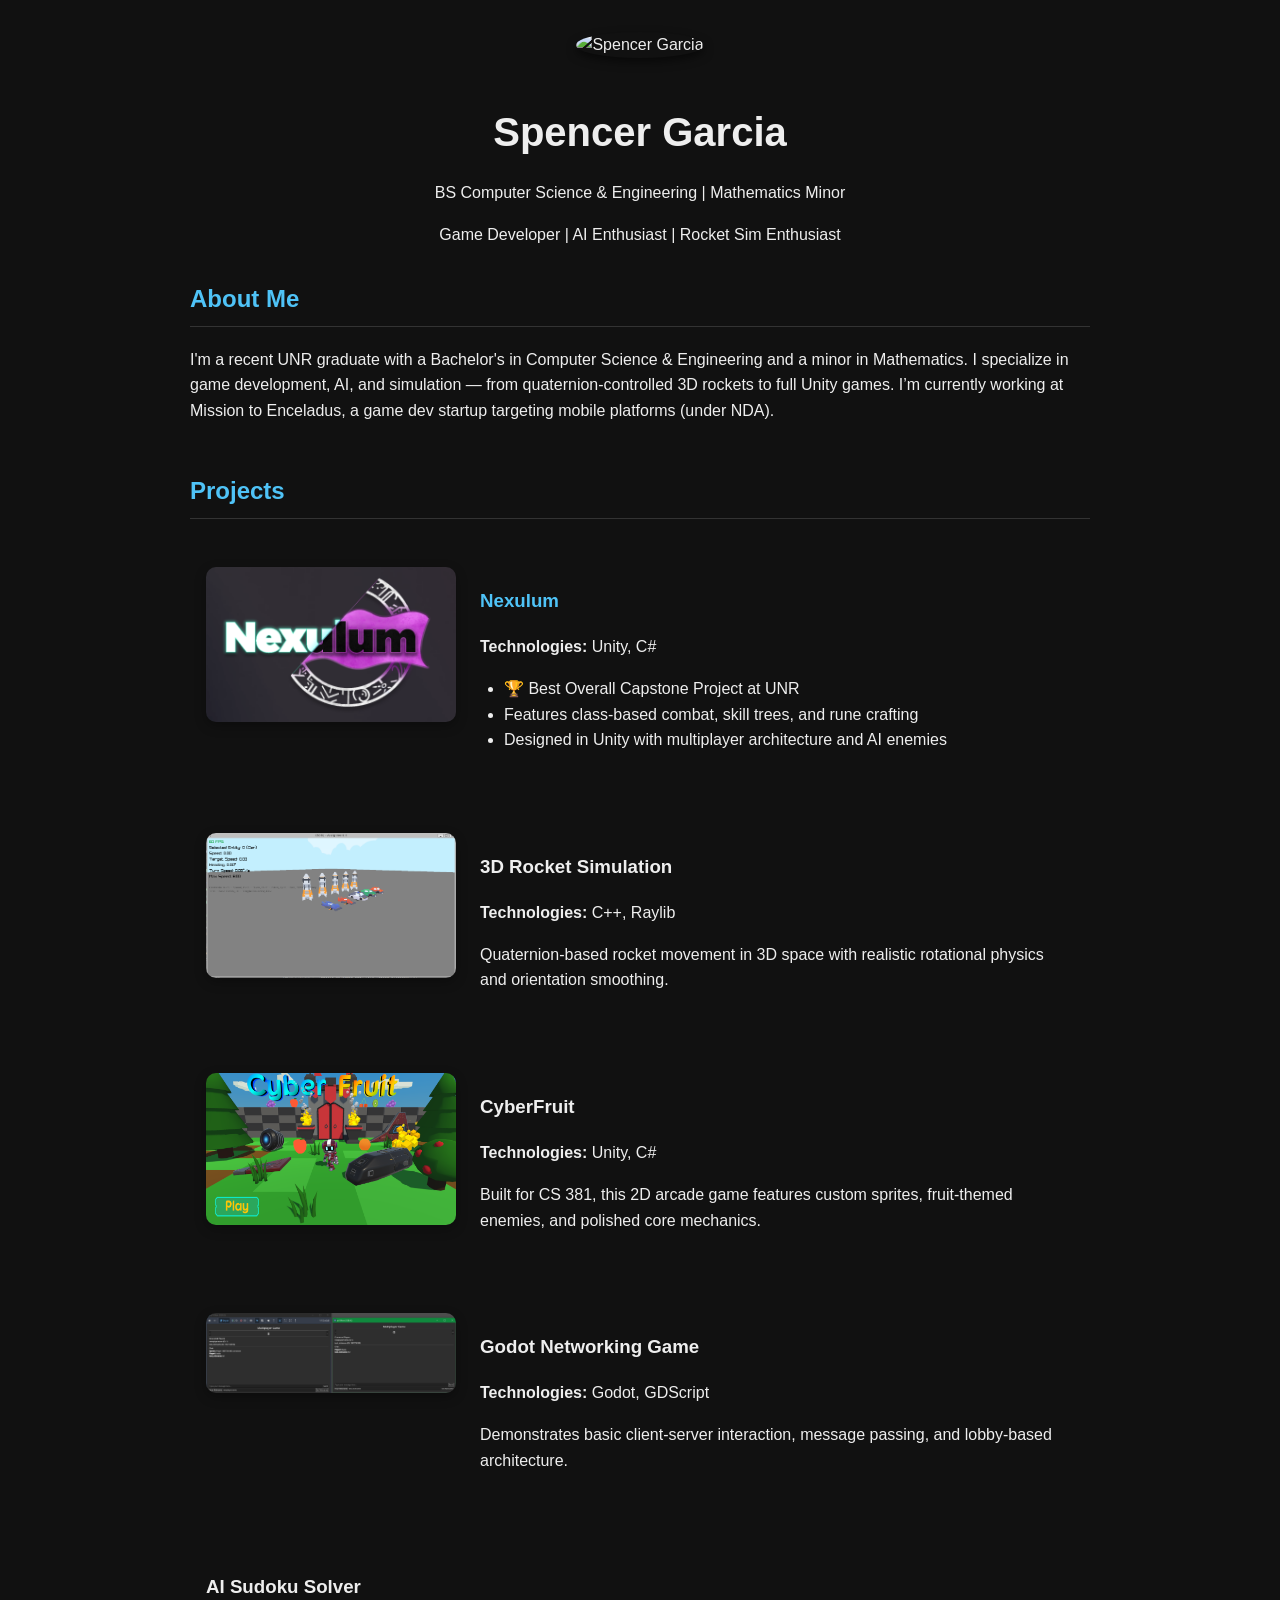
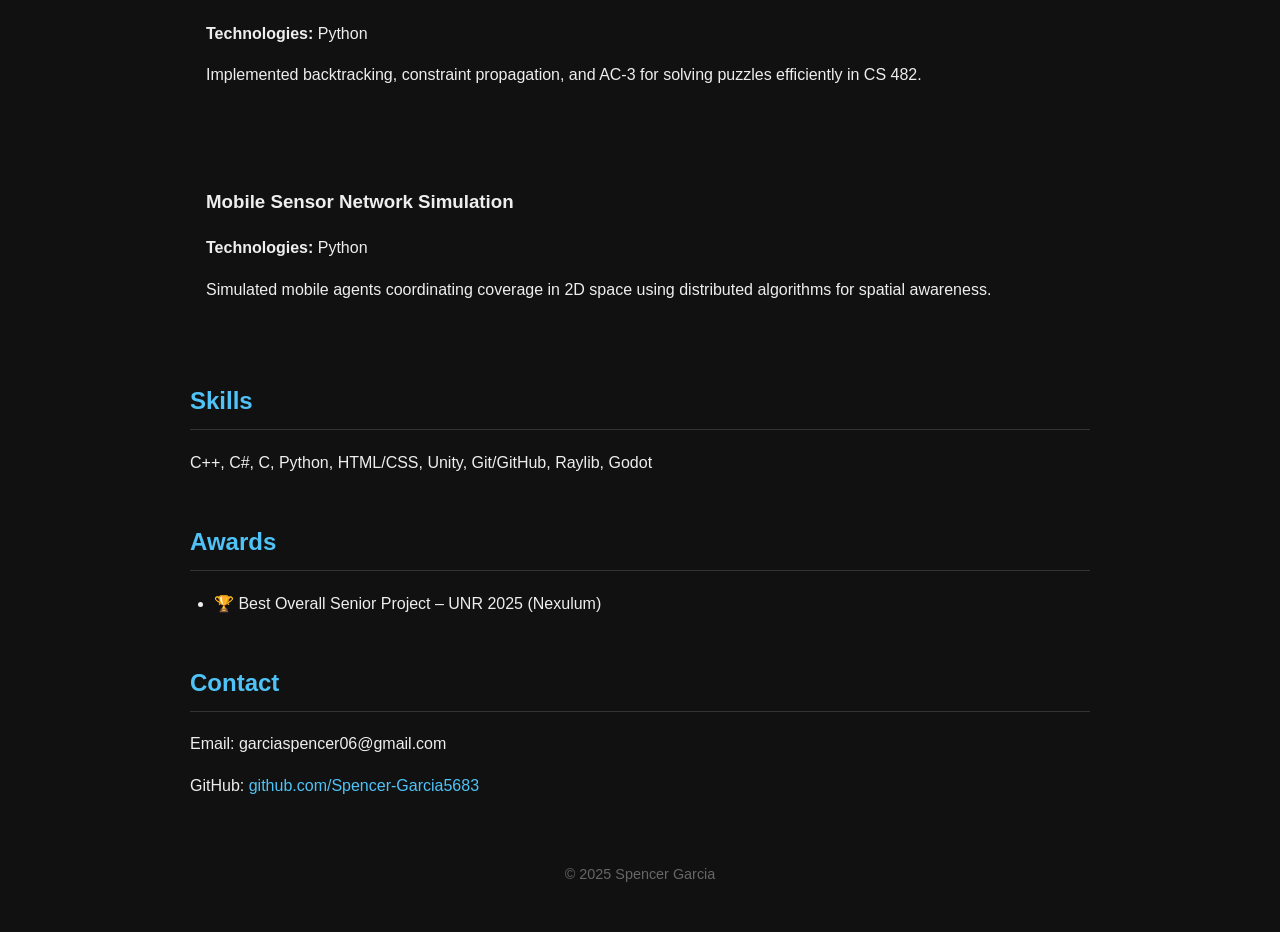
==== index.html @ 6cc10cae "fix" ====
<!DOCTYPE html>
<html lang="en">
<head>
  <meta charset="UTF-8">
  <title>Spencer Garcia | CS Portfolio</title>
  <link rel="stylesheet" href="style.css">
</head>
<body>
  <header>
    <img src="images/personal photo.jpg" alt="Spencer Garcia" style="width: 150px; border-radius: 50%; box-shadow: 0 4px 10px rgba(0,0,0,0.5); margin-bottom: 1rem;">
    <h1>Spencer Garcia</h1>
    <p>BS Computer Science & Engineering | Mathematics Minor</p>
    <p>Game Developer | AI Enthusiast | Rocket Sim Enthusiast</p>
  </header>

  <section id="about">
    <h2>About Me</h2>
    <p>I'm a recent UNR graduate with a Bachelor's in Computer Science & Engineering and a minor in Mathematics. I specialize in game development, AI, and simulation — from quaternion-controlled 3D rockets to full Unity games. I’m currently working at Mission to Enceladus, a game dev startup targeting mobile platforms (under NDA).</p>
  </section>

  <section id="projects">
    <h2>Projects</h2>

    <div class="project">
      <img src="images/NexulumLogo.png" alt="Nexulum">
      <div>
        <h3><a href="https://www.nexulum.com" target="_blank">Nexulum</a></h3>
        <p><strong>Technologies:</strong> Unity, C#</p>
        <ul>
          <li>🏆 Best Overall Capstone Project at UNR</li>
          <li>Features class-based combat, skill trees, and rune crafting</li>
          <li>Designed in Unity with multiplayer architecture and AI enemies</li>
        </ul>
      </div>
    </div>

    <div class="project">
      <img src="images/raylib.PNG" alt="Rocket Simulation">
      <div>
        <h3>3D Rocket Simulation</h3>
        <p><strong>Technologies:</strong> C++, Raylib</p>
        <p>Quaternion-based rocket movement in 3D space with realistic rotational physics and orientation smoothing.</p>
      </div>
    </div>

    <div class="project">
      <img src="images/cyberfruitImage.PNG" alt="CyberFruit Game">
      <div>
        <h3>CyberFruit</h3>
        <p><strong>Technologies:</strong> Unity, C#</p>
        <p>Built for CS 381, this 2D arcade game features custom sprites, fruit-themed enemies, and polished core mechanics.</p>
      </div>
    </div>

    <div class="project">
      <img src="images/godot.PNG" alt="Godot Networking Game">
      <div>
        <h3>Godot Networking Game</h3>
        <p><strong>Technologies:</strong> Godot, GDScript</p>
        <p>Demonstrates basic client-server interaction, message passing, and lobby-based architecture.</p>
      </div>
    </div>

    <div class="project">
      <div>
        <h3>AI Sudoku Solver</h3>
        <p><strong>Technologies:</strong> Python</p>
        <p>Implemented backtracking, constraint propagation, and AC-3 for solving puzzles efficiently in CS 482.</p>
      </div>
    </div>

    <div class="project">
      <div>
        <h3>Mobile Sensor Network Simulation</h3>
        <p><strong>Technologies:</strong> Python</p>
        <p>Simulated mobile agents coordinating coverage in 2D space using distributed algorithms for spatial awareness.</p>
      </div>
    </div>
  </section>

  <section id="skills">
    <h2>Skills</h2>
    <p>C++, C#, C, Python, HTML/CSS, Unity, Git/GitHub, Raylib, Godot</p>
  </section>

  <section id="awards">
    <h2>Awards</h2>
    <ul>
      <li>🏆 Best Overall Senior Project – UNR 2025 (Nexulum)</li>
    </ul>
  </section>

  <section id="contact">
    <h2>Contact</h2>
    <p>Email: garciaspencer06@gmail.com</p>
    <p>GitHub: <a href="https://github.com/Spencer-Garcia5683">github.com/Spencer-Garcia5683</a></p>
  </section>

  <footer>
    <p>© 2025 Spencer Garcia</p>
  </footer>
</body>
</html>
---- style.css ----
body {
  background-color: #111;
  color: #eee;
  font-family: 'Segoe UI', sans-serif;
  line-height: 1.6;
  max-width: 900px;
  margin: auto;
  padding: 2rem;
}

a {
  color: #4fc3f7;
  text-decoration: none;
}

a:hover {
  text-decoration: underline;
}

header {
  text-align: center;
  margin-bottom: 2rem;
}

section {
  margin-bottom: 3rem;
}

h1 {
  font-size: 2.5rem;
  margin-bottom: 0.2rem;
}

h2 {
  color: #4fc3f7;
  border-bottom: 1px solid #333;
  padding-bottom: 0.5rem;
}

.project {
  display: flex;
  flex-wrap: wrap;
  align-items: flex-start;
  margin-top: 2rem;
  padding: 1rem;
  border-radius: 12px;
  transition: background-color 0.3s ease;
}

.project:hover {
  background-color: #1a1a1a;
}

.project img {
  width: 250px;
  max-width: 100%;
  height: auto;
  margin-right: 1.5rem;
  border-radius: 10px;
  box-shadow: 0 4px 12px rgba(0,0,0,0.3);
}

.project div {
  flex: 1;
  min-width: 250px;
}

ul {
  padding-left: 1.5rem;
}

.btn {
  display: inline-block;
  margin-top: 0.5rem;
  padding: 0.5rem 1rem;
  background-color: #4fc3f7;
  color: #111;
  border-radius: 6px;
  font-weight: bold;
}

.btn:hover {
  background-color: #81d4fa;
}

footer {
  text-align: center;
  font-size: 0.9rem;
  margin-top: 4rem;
  color: #666;
}
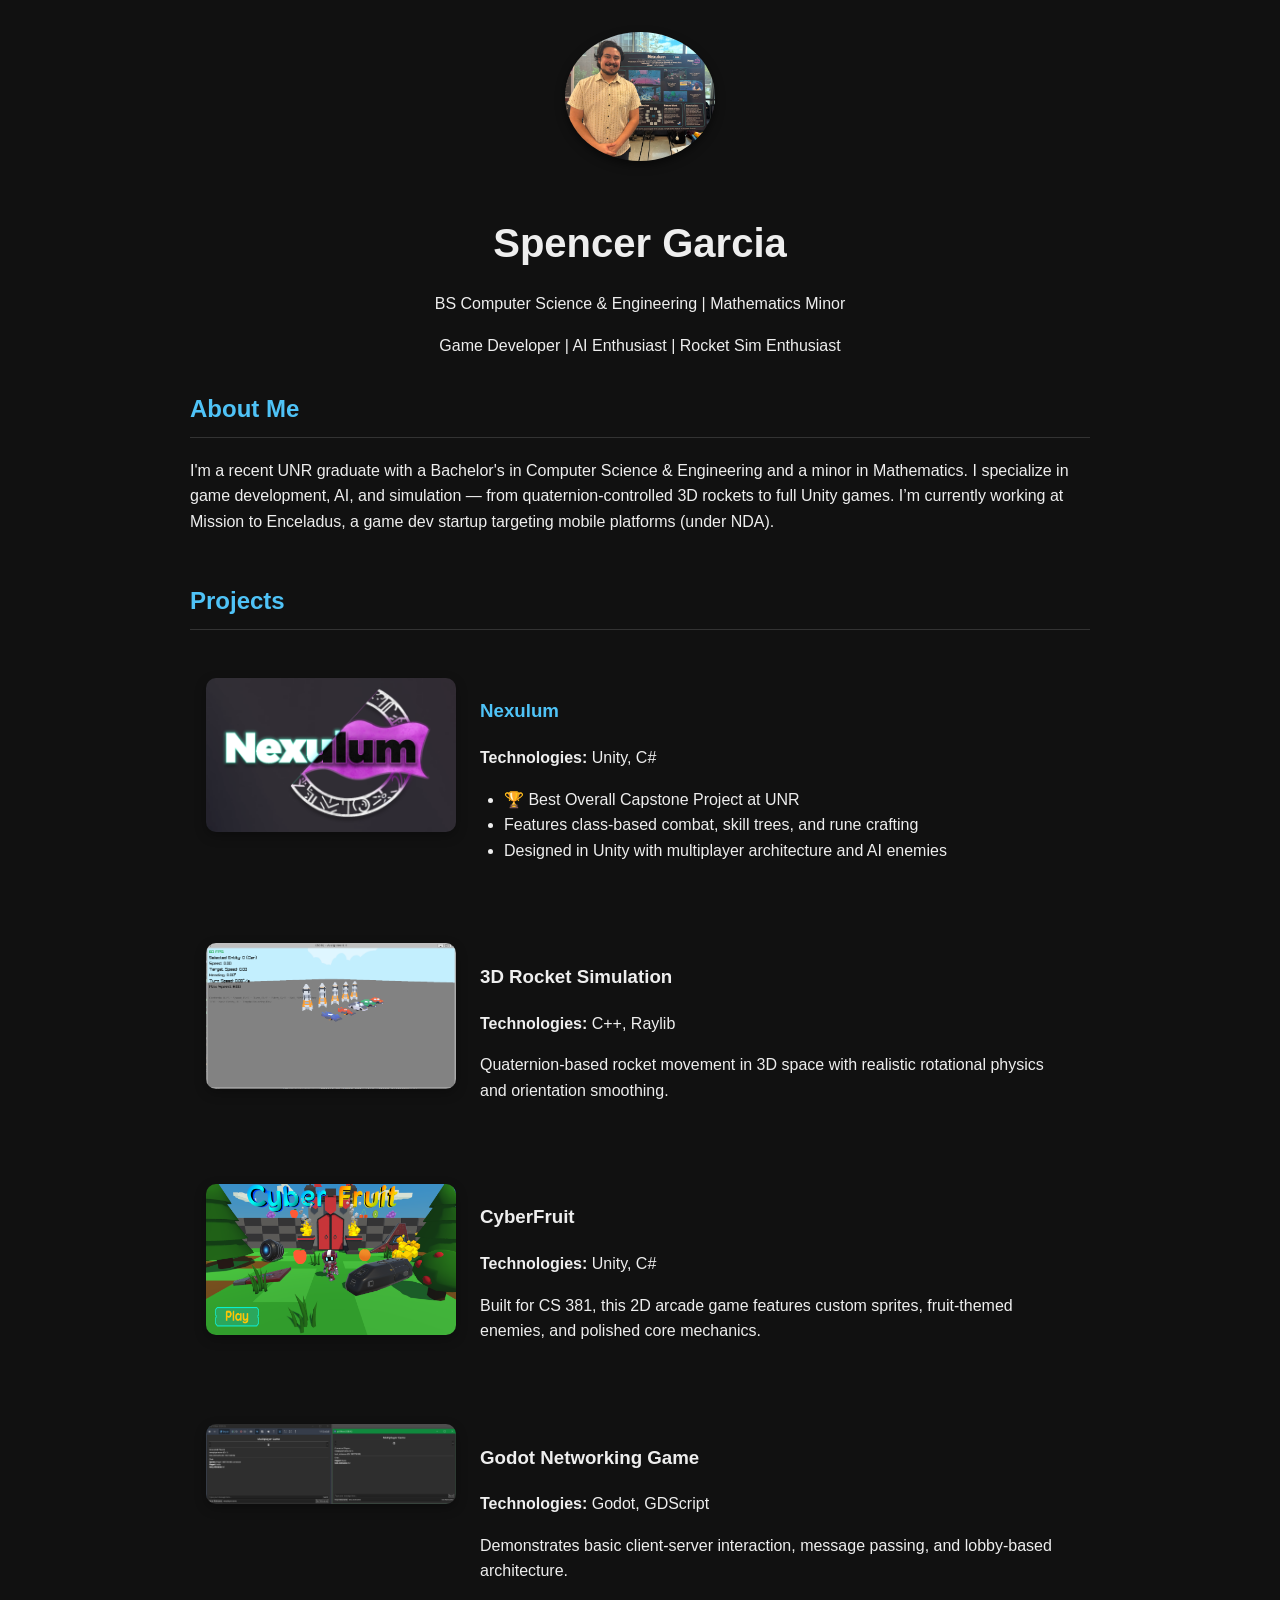
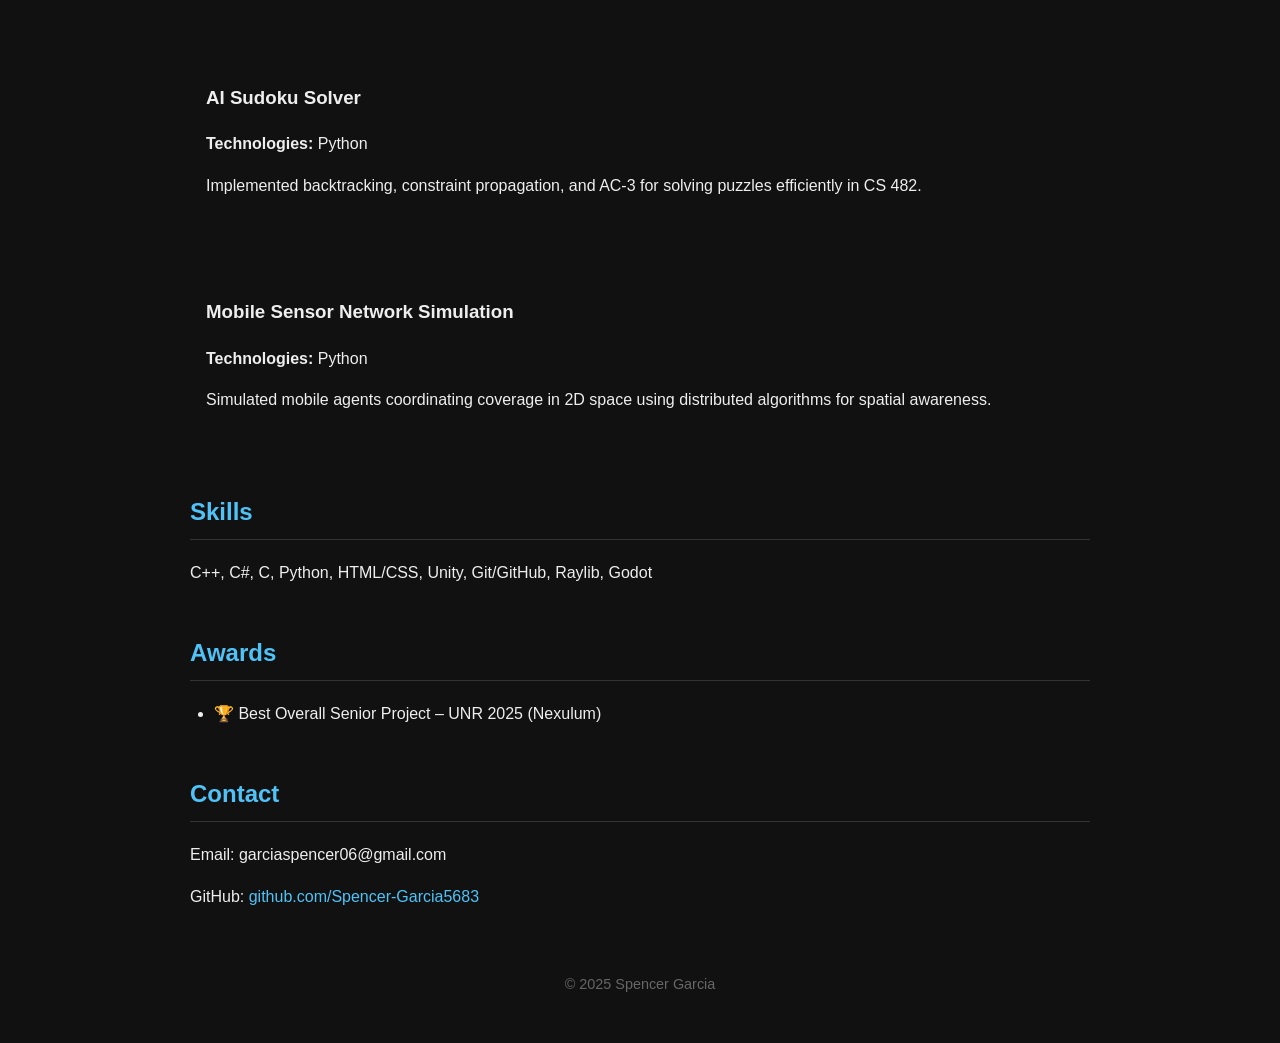
==== commit 2f6abd8d: "fix" ====
--- a/index.html
+++ b/index.html
@@ -7,7 +7,7 @@
 </head>
 <body>
   <header>
-    <img src="images/personal photo.jpg" alt="Spencer Garcia" style="width: 150px; border-radius: 50%; box-shadow: 0 4px 10px rgba(0,0,0,0.5); margin-bottom: 1rem;">
+    <img src="images/Personal-photo.jpg" alt="Spencer Garcia" style="width: 150px; border-radius: 50%; box-shadow: 0 4px 10px rgba(0,0,0,0.5); margin-bottom: 1rem;">
     <h1>Spencer Garcia</h1>
     <p>BS Computer Science & Engineering | Mathematics Minor</p>
     <p>Game Developer | AI Enthusiast | Rocket Sim Enthusiast</p>
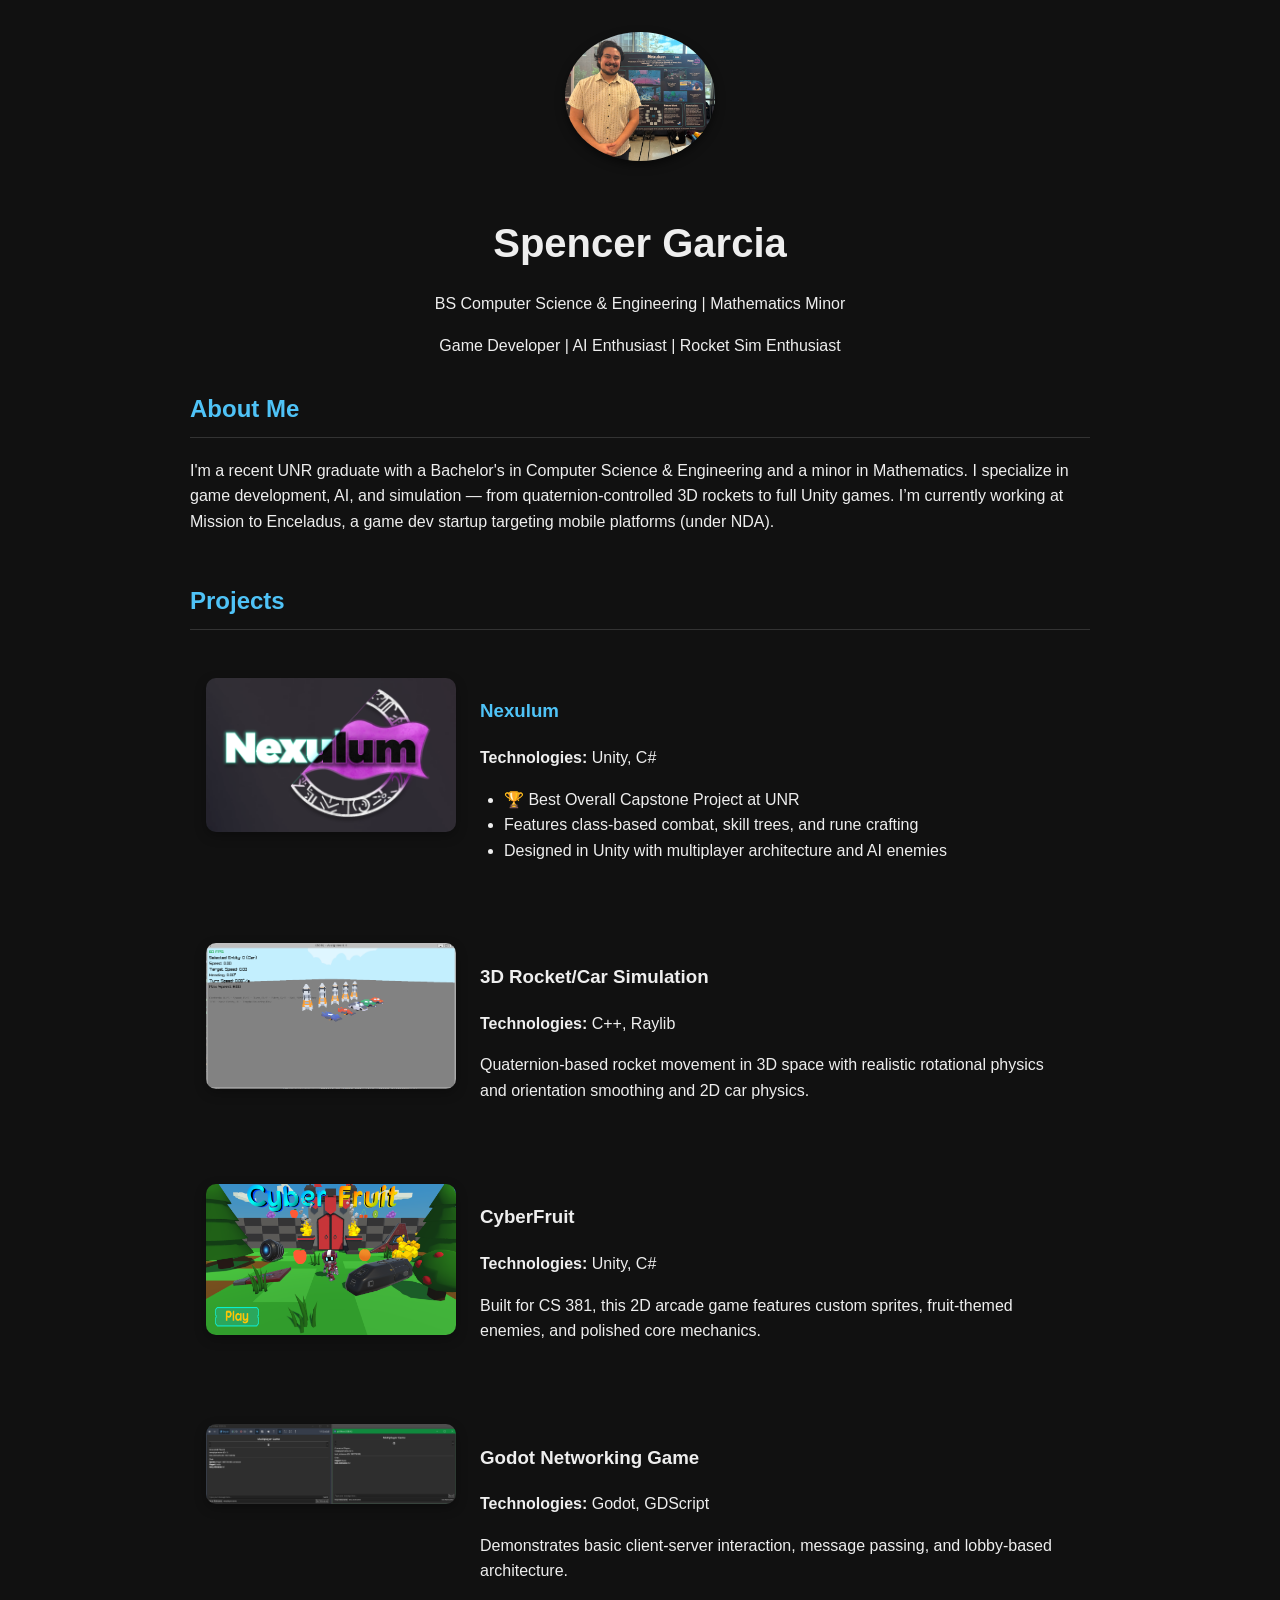
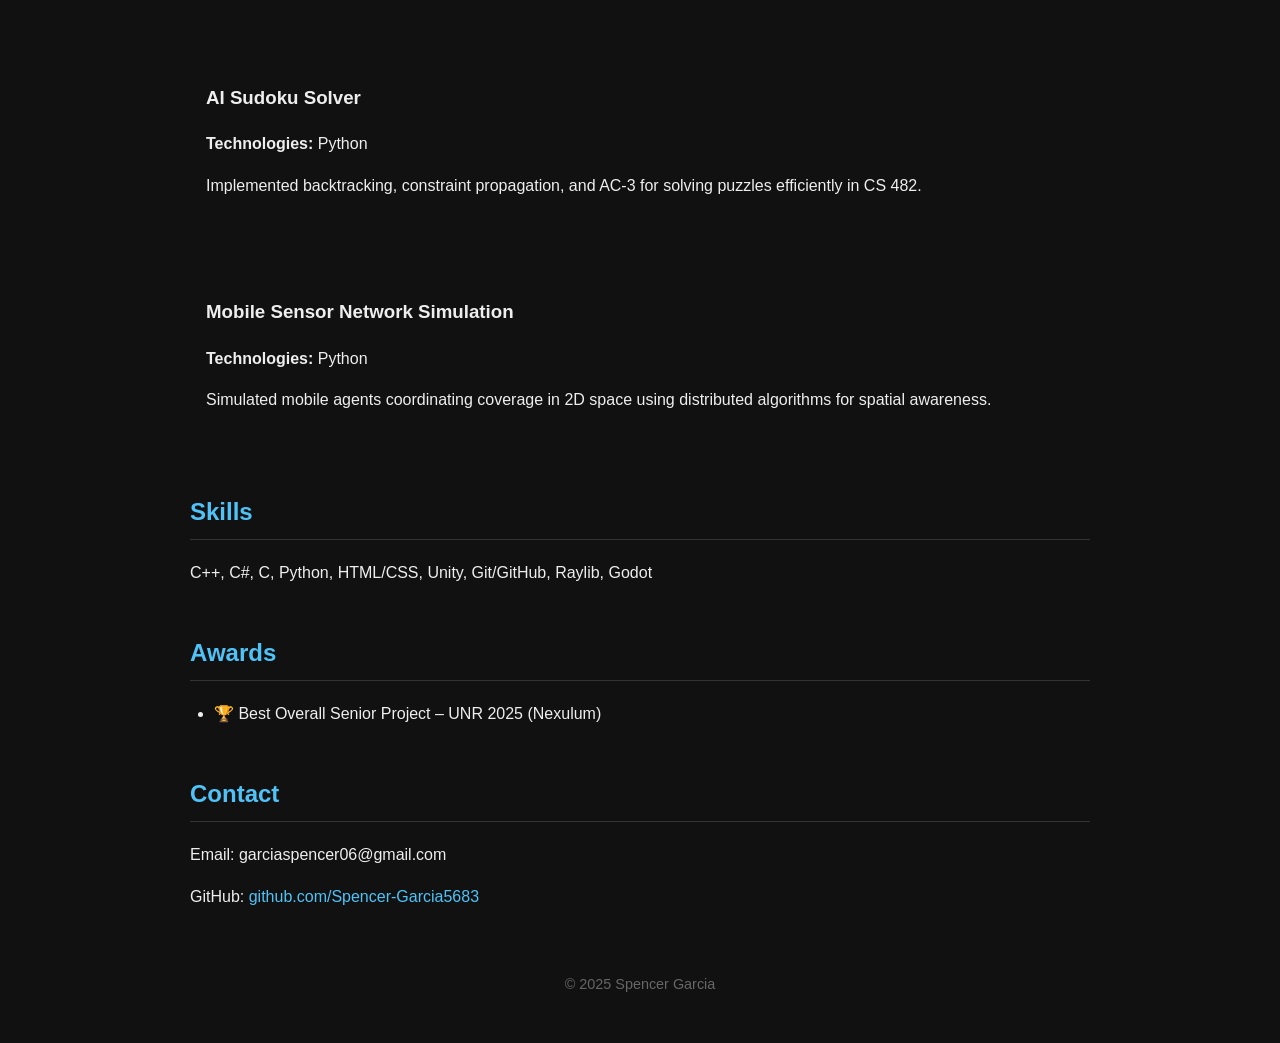
==== commit f92f5249: "fix" ====
--- a/index.html
+++ b/index.html
@@ -37,9 +37,9 @@
     <div class="project">
       <img src="images/raylib.PNG" alt="Rocket Simulation">
       <div>
-        <h3>3D Rocket Simulation</h3>
+        <h3>3D Rocket/Car Simulation</h3>
         <p><strong>Technologies:</strong> C++, Raylib</p>
-        <p>Quaternion-based rocket movement in 3D space with realistic rotational physics and orientation smoothing.</p>
+        <p>Quaternion-based rocket movement in 3D space with realistic rotational physics and orientation smoothing and 2D car physics.</p>
       </div>
     </div>
 
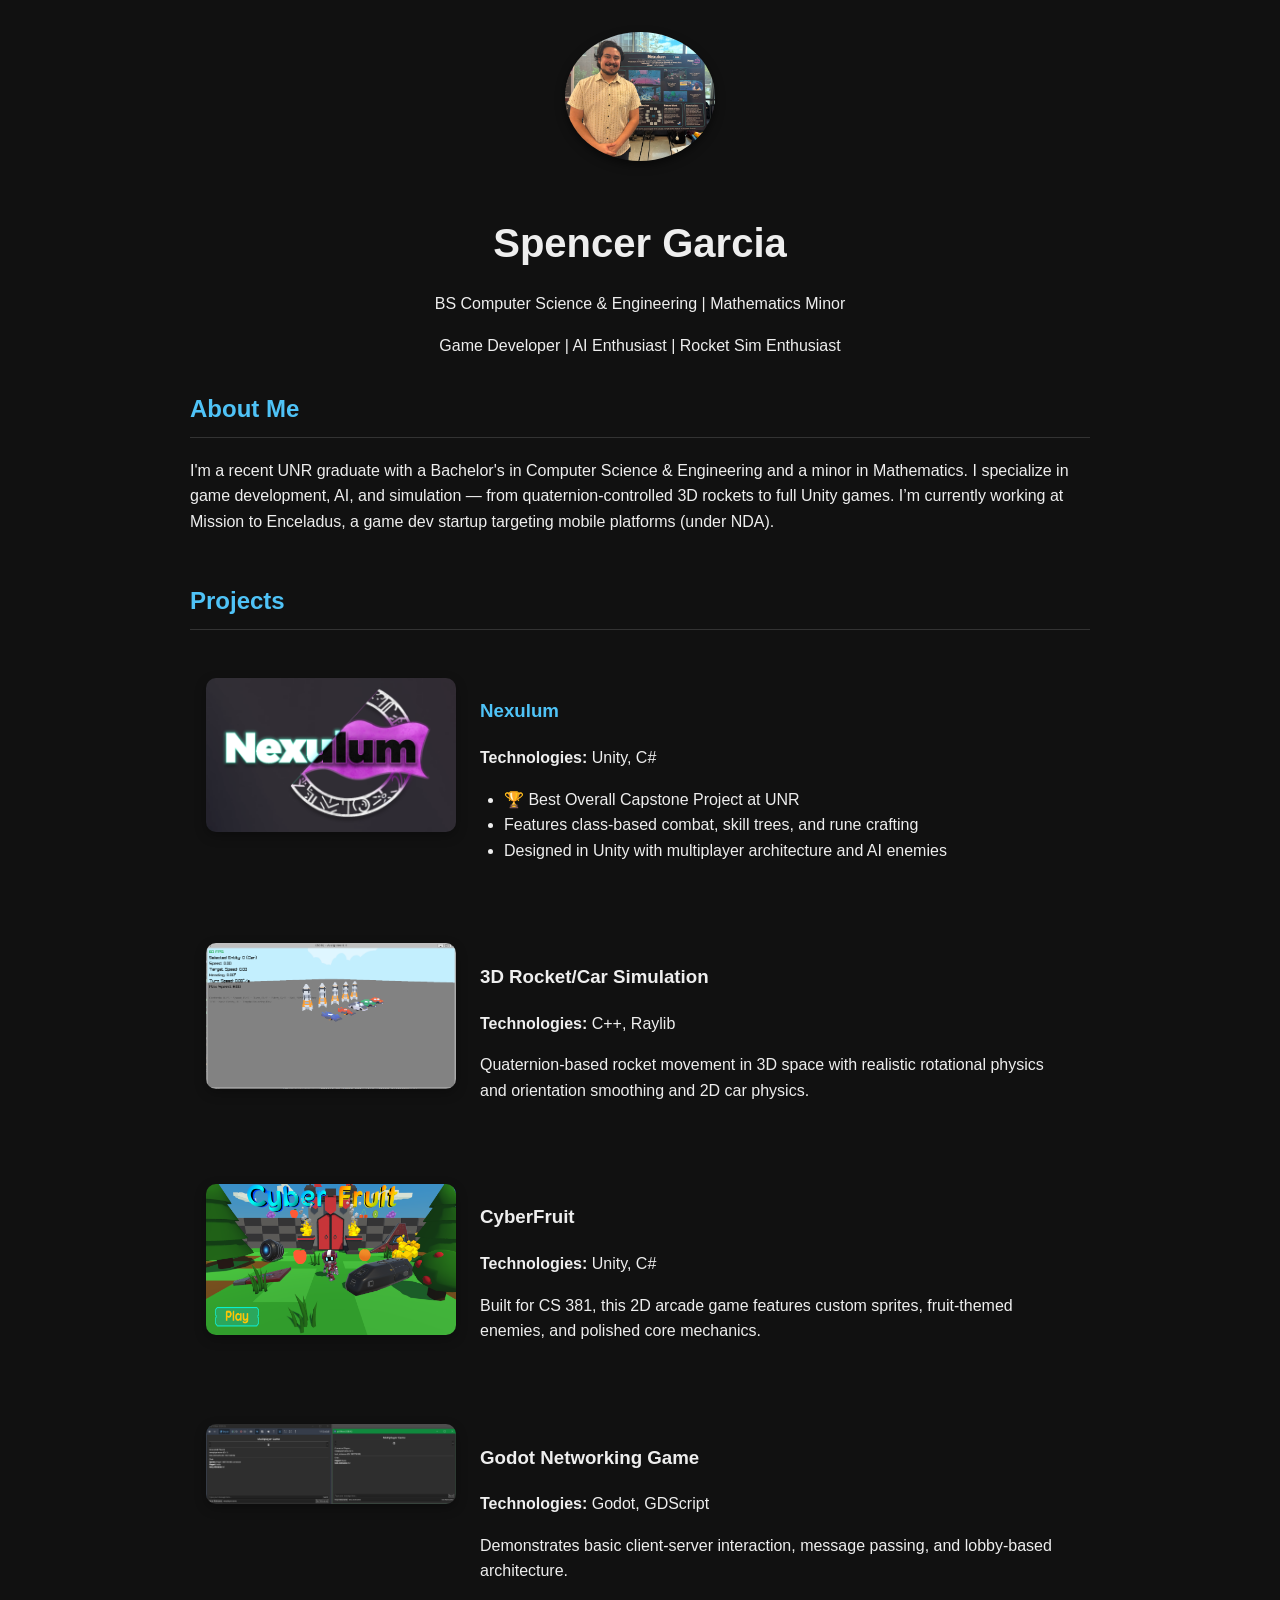
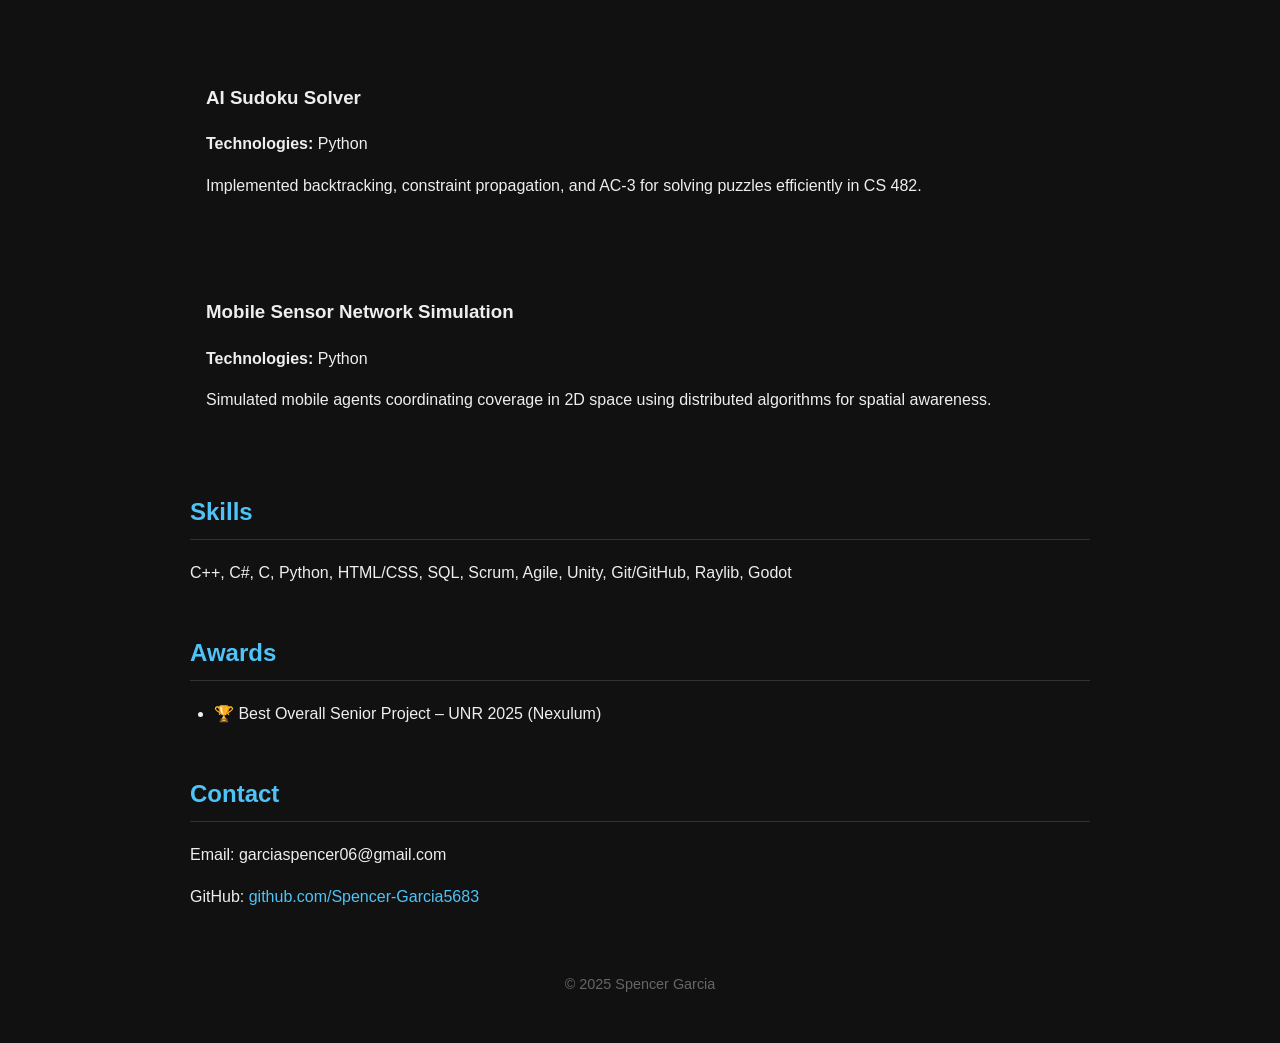
==== commit dd3f1290: "Update index.html" ====
--- a/index.html
+++ b/index.html
@@ -80,7 +80,7 @@
 
   <section id="skills">
     <h2>Skills</h2>
-    <p>C++, C#, C, Python, HTML/CSS, Unity, Git/GitHub, Raylib, Godot</p>
+    <p>C++, C#, C, Python, HTML/CSS, SQL, Scrum, Agile, Unity, Git/GitHub, Raylib, Godot</p>
   </section>
 
   <section id="awards">
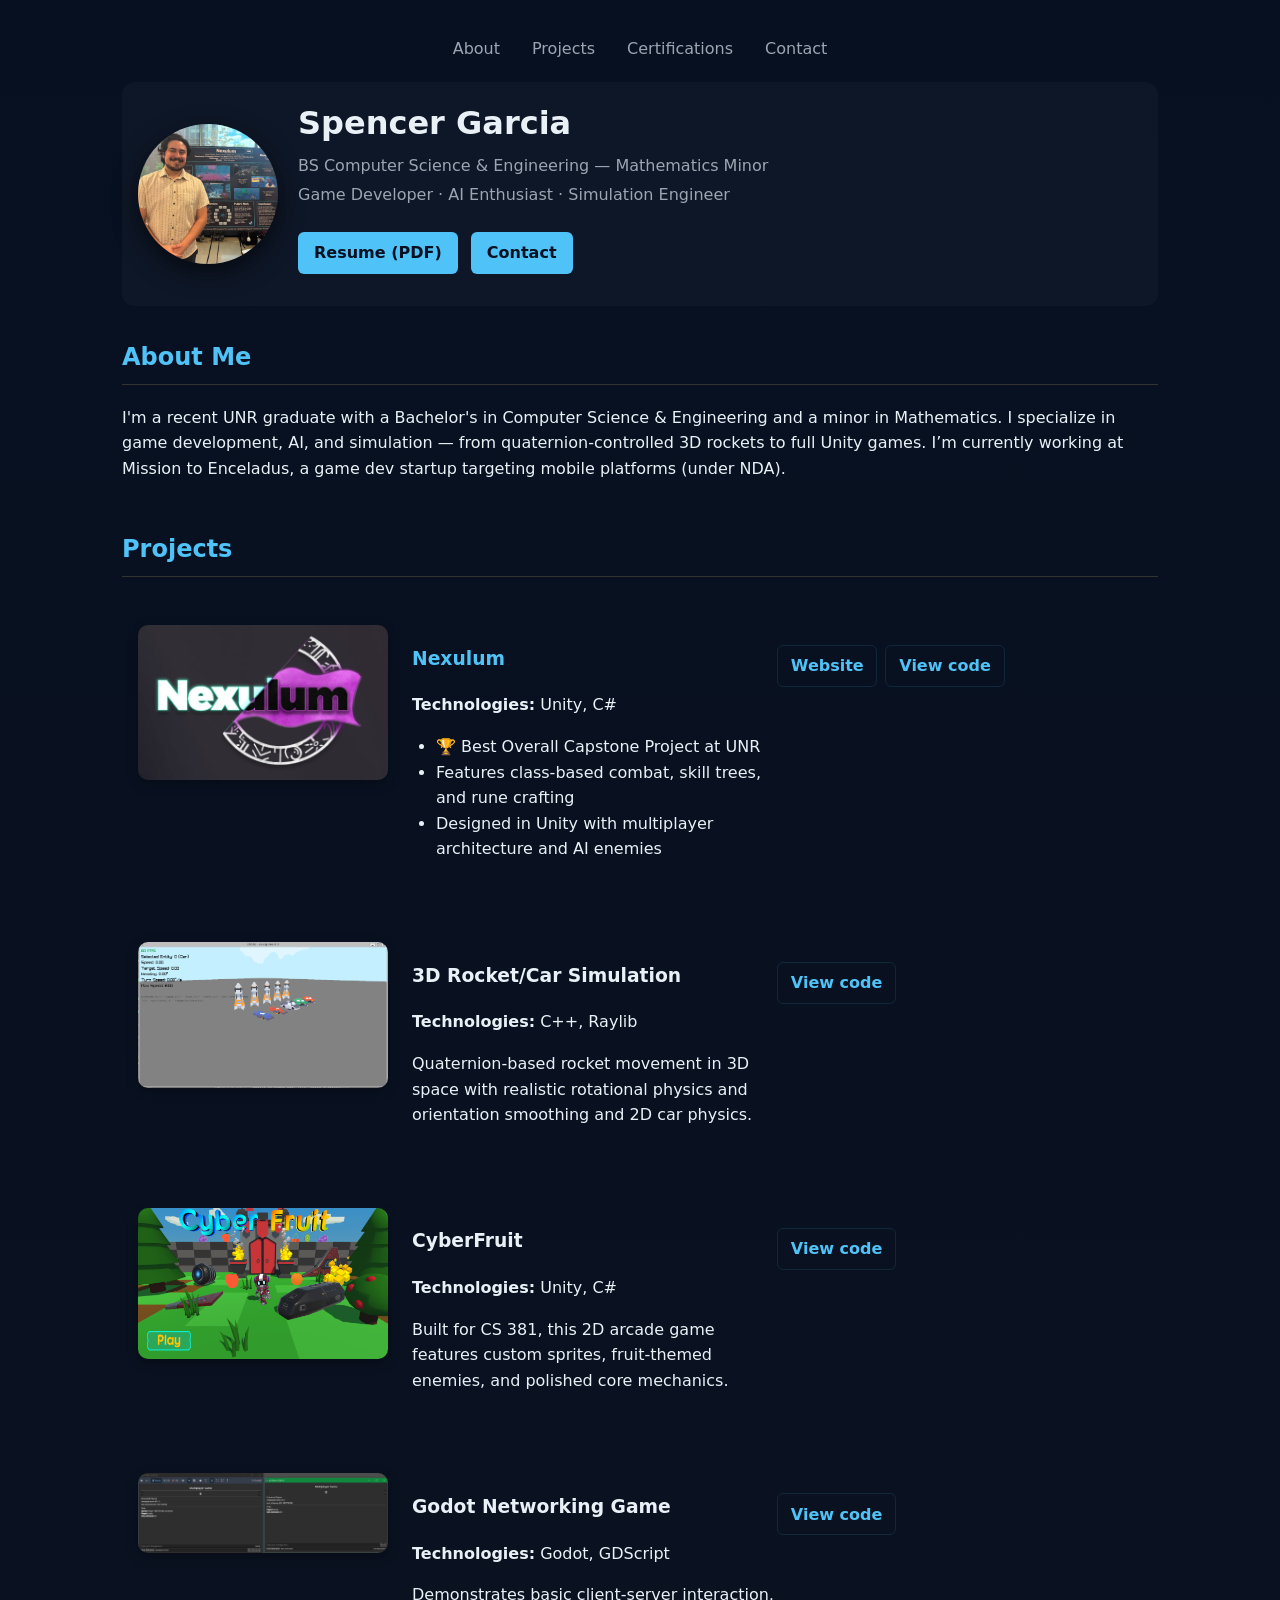
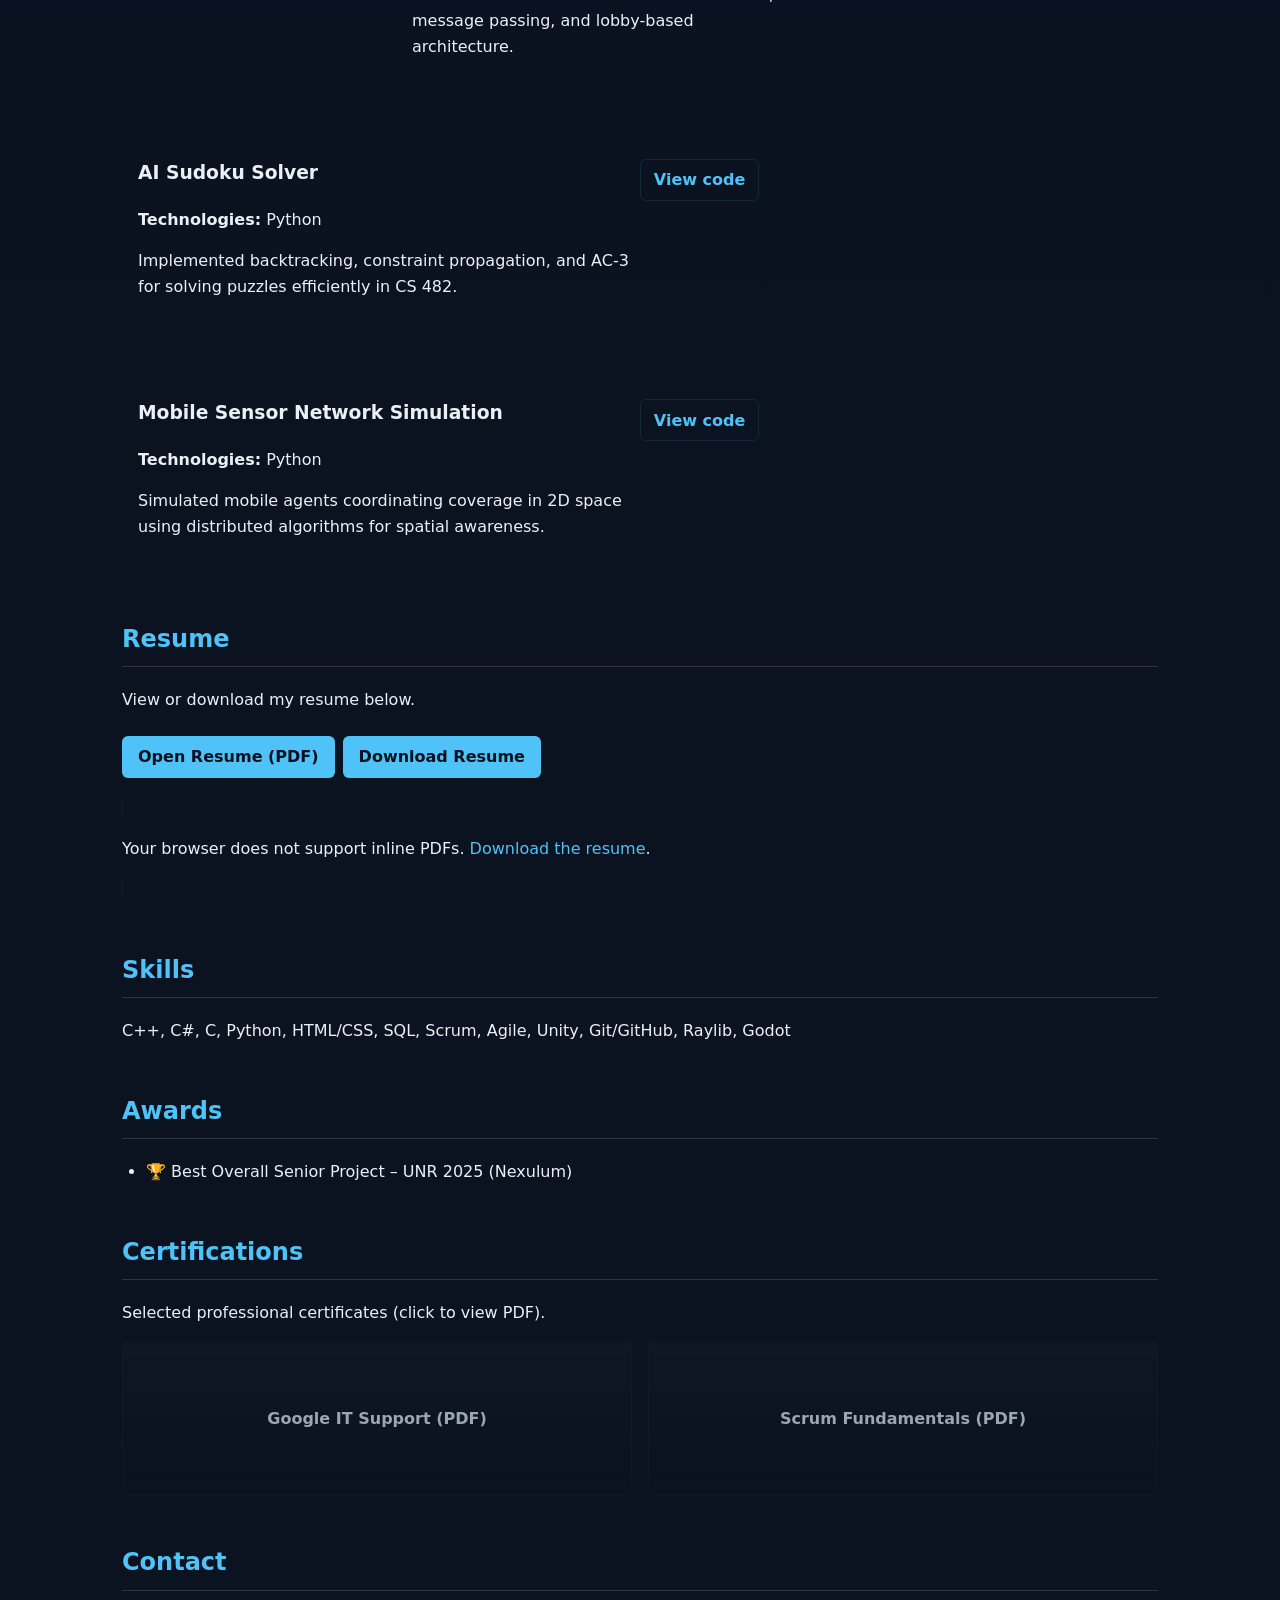
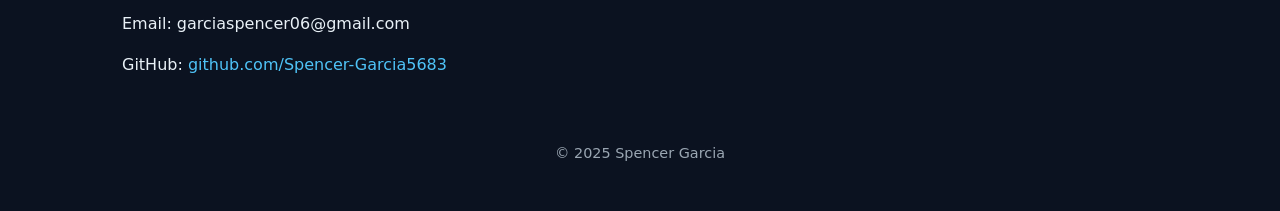
==== commit 4e4ae6b2: "website update" ====
--- a/index.html
+++ b/index.html
@@ -2,15 +2,41 @@
 <html lang="en">
 <head>
   <meta charset="UTF-8">
+  <meta name="viewport" content="width=device-width, initial-scale=1">
   <title>Spencer Garcia | CS Portfolio</title>
+  <meta name="description" content="Spencer Garcia — game developer, AI enthusiast. Portfolio showcasing projects, certifications, and contact info.">
   <link rel="stylesheet" href="style.css">
+  <!-- Open Graph / Twitter Card -->
+  <meta property="og:type" content="website">
+  <meta property="og:title" content="Spencer Garcia — Portfolio">
+  <meta property="og:description" content="Game developer, AI enthusiast. Projects, certifications, and contact info.">
+  <meta property="og:image" content="images/Personal-photo.jpg">
+  <meta property="og:url" content="https://spencer-garcia5683.github.io/">
+  <meta name="twitter:card" content="summary_large_image">
+  <meta name="twitter:title" content="Spencer Garcia — Portfolio">
+  <meta name="twitter:description" content="Game developer, AI enthusiast. Projects, certifications, and contact info.">
+  <meta name="twitter:image" content="images/Personal-photo.jpg">
+  <link rel="icon" href="images/Personal-photo.jpg">
 </head>
 <body>
-  <header>
-    <img src="images/Personal-photo.jpg" alt="Spencer Garcia" style="width: 150px; border-radius: 50%; box-shadow: 0 4px 10px rgba(0,0,0,0.5); margin-bottom: 1rem;">
-    <h1>Spencer Garcia</h1>
-    <p>BS Computer Science & Engineering | Mathematics Minor</p>
-    <p>Game Developer | AI Enthusiast | Rocket Sim Enthusiast</p>
+  <nav class="site-nav">
+    <a href="#about">About</a>
+    <a href="#projects">Projects</a>
+    <a href="#certifications">Certifications</a>
+    <a href="#contact">Contact</a>
+  </nav>
+
+  <header class="hero">
+    <img class="avatar" src="images/Personal-photo.jpg" alt="Spencer Garcia">
+    <div class="hero-content">
+      <h1>Spencer Garcia</h1>
+      <p class="tagline">BS Computer Science & Engineering — Mathematics Minor</p>
+      <p class="roles">Game Developer · AI Enthusiast · Simulation Engineer</p>
+      <p class="hero-ctas">
+        <a class="btn" href="resume.pdf" target="_blank">Resume (PDF)</a>
+        <a class="btn" href="#contact">Contact</a>
+      </p>
+    </div>
   </header>
 
   <section id="about">
@@ -24,13 +50,17 @@
     <div class="project">
       <img src="images/NexulumLogo.png" alt="Nexulum">
       <div>
-        <h3><a href="https://www.nexulum.com" target="_blank">Nexulum</a></h3>
+        <h3><a href="https://www.nexulum.com" target="_blank" rel="noopener">Nexulum</a></h3>
         <p><strong>Technologies:</strong> Unity, C#</p>
         <ul>
           <li>🏆 Best Overall Capstone Project at UNR</li>
           <li>Features class-based combat, skill trees, and rune crafting</li>
           <li>Designed in Unity with multiplayer architecture and AI enemies</li>
         </ul>
+      </div>
+      <div class="project-links">
+        <a class="btn" href="https://www.nexulum.com" target="_blank" rel="noopener">Website</a>
+        <a class="btn" href="https://github.com/Spencer-Garcia5683" target="_blank" rel="noopener">View code</a>
       </div>
     </div>
 
@@ -41,6 +71,9 @@
         <p><strong>Technologies:</strong> C++, Raylib</p>
         <p>Quaternion-based rocket movement in 3D space with realistic rotational physics and orientation smoothing and 2D car physics.</p>
       </div>
+      <div class="project-links">
+        <a class="btn" href="https://github.com/Spencer-Garcia5683" target="_blank" rel="noopener">View code</a>
+      </div>
     </div>
 
     <div class="project">
@@ -49,6 +82,9 @@
         <h3>CyberFruit</h3>
         <p><strong>Technologies:</strong> Unity, C#</p>
         <p>Built for CS 381, this 2D arcade game features custom sprites, fruit-themed enemies, and polished core mechanics.</p>
+      </div>
+      <div class="project-links">
+        <a class="btn" href="https://github.com/Spencer-Garcia5683" target="_blank" rel="noopener">View code</a>
       </div>
     </div>
 
@@ -59,6 +95,9 @@
         <p><strong>Technologies:</strong> Godot, GDScript</p>
         <p>Demonstrates basic client-server interaction, message passing, and lobby-based architecture.</p>
       </div>
+      <div class="project-links">
+        <a class="btn" href="https://github.com/Spencer-Garcia5683" target="_blank" rel="noopener">View code</a>
+      </div>
     </div>
 
     <div class="project">
@@ -66,6 +105,9 @@
         <h3>AI Sudoku Solver</h3>
         <p><strong>Technologies:</strong> Python</p>
         <p>Implemented backtracking, constraint propagation, and AC-3 for solving puzzles efficiently in CS 482.</p>
+      </div>
+      <div class="project-links">
+        <a class="btn" href="https://github.com/Spencer-Garcia5683" target="_blank" rel="noopener">View code</a>
       </div>
     </div>
 
@@ -75,7 +117,22 @@
         <p><strong>Technologies:</strong> Python</p>
         <p>Simulated mobile agents coordinating coverage in 2D space using distributed algorithms for spatial awareness.</p>
       </div>
+      <div class="project-links">
+        <a class="btn" href="https://github.com/Spencer-Garcia5683" target="_blank" rel="noopener">View code</a>
+      </div>
     </div>
+  </section>
+
+  <section id="resume">
+    <h2>Resume</h2>
+    <p>View or download my resume below.</p>
+    <div class="resume-actions">
+      <a class="btn" href="resume.pdf" target="_blank" rel="noopener">Open Resume (PDF)</a>
+      <a class="btn" href="resume.pdf" download>Download Resume</a>
+    </div>
+    <object data="resume.pdf" type="application/pdf" class="resume-embed" aria-label="Resume PDF">
+      <p>Your browser does not support inline PDFs. <a href="resume.pdf">Download the resume</a>.</p>
+    </object>
   </section>
 
   <section id="skills">
@@ -90,6 +147,19 @@
     </ul>
   </section>
 
+  <section id="certifications">
+    <h2>Certifications</h2>
+    <p>Selected professional certificates (click to view PDF).</p>
+    <div class="cert-grid">
+      <a class="cert-card" href="images/google_IT_support.pdf" target="_blank" title="Google IT Support certificate">
+        <div class="cert-thumb">Google IT Support (PDF)</div>
+      </a>
+      <a class="cert-card" href="images/ScrumFundamentalsCertified-SpencerGarcia-1084534 copy.pdf" target="_blank" title="Scrum Fundamentals certificate">
+        <div class="cert-thumb">Scrum Fundamentals (PDF)</div>
+      </a>
+    </div>
+  </section>
+
   <section id="contact">
     <h2>Contact</h2>
     <p>Email: garciaspencer06@gmail.com</p>
--- a/style.css
+++ b/style.css
@@ -1,15 +1,27 @@
+:root{
+  --bg:#0f1720;
+  --card:#0f1728;
+  --muted:#9aa6b2;
+  --accent:#4fc3f7;
+  --accent-2:#81d4fa;
+  --glass: rgba(255,255,255,0.03);
+}
+
+*{box-sizing:border-box}
+
 body {
-  background-color: #111;
-  color: #eee;
-  font-family: 'Segoe UI', sans-serif;
+  background: linear-gradient(180deg, #071021 0%, #0b1220 60%);
+  color: #e9f1f7;
+  font-family: 'Segoe UI', system-ui, -apple-system, 'Helvetica Neue', Arial;
   line-height: 1.6;
-  max-width: 900px;
-  margin: auto;
+  max-width: 1100px;
+  margin: 0 auto;
   padding: 2rem;
+  -webkit-font-smoothing:antialiased;
 }
 
 a {
-  color: #4fc3f7;
+  color: var(--accent);
   text-decoration: none;
 }
 
@@ -18,7 +30,6 @@
 }
 
 header {
-  text-align: center;
   margin-bottom: 2rem;
 }
 
@@ -73,8 +84,8 @@
   display: inline-block;
   margin-top: 0.5rem;
   padding: 0.5rem 1rem;
-  background-color: #4fc3f7;
-  color: #111;
+  background-color: var(--accent);
+  color: #071021;
   border-radius: 6px;
   font-weight: bold;
 }
@@ -88,4 +99,53 @@
   font-size: 0.9rem;
   margin-top: 4rem;
   color: #666;
-}+}
+
+/* Navigation */
+.site-nav{
+  display:flex;
+  gap:1rem;
+  justify-content:center;
+  margin-bottom:1rem;
+  flex-wrap:wrap;
+}
+.site-nav a{color:var(--muted);padding:0.25rem 0.5rem}
+.site-nav a:hover{color:var(--accent)}
+
+/* Hero */
+.hero{display:flex;gap:1.25rem;align-items:center;padding:1rem;border-radius:12px;background:var(--glass);backdrop-filter: blur(4px);}
+.avatar{width:140px;height:140px;border-radius:50%;object-fit:cover;box-shadow:0 8px 24px rgba(0,0,0,0.6);flex-shrink:0}
+.hero-content h1{font-size:2rem;margin:0}
+.tagline{color:var(--muted);margin:0.25rem 0}
+.roles{margin:0.25rem 0;color:var(--muted)}
+.hero-ctas .btn{margin-right:0.5rem}
+
+/* Projects grid improvements */
+.project{background:transparent}
+.projects-grid{display:grid;grid-template-columns:repeat(auto-fit,minmax(280px,1fr));gap:1rem}
+
+/* Certification gallery */
+.cert-grid{display:grid;grid-template-columns:repeat(auto-fit,minmax(180px,1fr));gap:1rem;margin-top:1rem}
+.cert-grid img{width:100%;height:auto;border-radius:8px;box-shadow:0 6px 18px rgba(0,0,0,0.5);transition:transform .18s ease,box-shadow .18s ease}
+.cert-card{display:block;background:linear-gradient(180deg,rgba(255,255,255,0.02),transparent);padding:1rem;border-radius:8px;text-align:center;color:var(--muted);text-decoration:none;border:1px solid rgba(255,255,255,0.02)}
+.cert-thumb{display:flex;align-items:center;justify-content:center;height:120px;font-weight:600}
+.cert-card:hover{transform:translateY(-6px);box-shadow:0 18px 36px rgba(0,0,0,0.6);color:var(--accent)}
+
+/* Project action links */
+.project-links{display:flex;gap:0.5rem;margin-top:0.75rem}
+.project-links .btn{background:transparent;color:var(--accent);border:1px solid rgba(79,195,247,0.12);padding:0.45rem 0.8rem}
+.project-links .btn:hover{background:var(--accent);color:#071021}
+
+/* Resume embed */
+.resume-actions{display:flex;gap:0.5rem;margin-bottom:1rem}
+.resume-embed{width:100%;height:640px;border-radius:8px;border:1px solid rgba(255,255,255,0.04)}
+
+/* Responsive tweaks */
+@media (max-width:700px){
+  .hero{flex-direction:column;align-items:center;text-align:center}
+  .avatar{width:120px;height:120px}
+  body{padding:1rem}
+}
+
+/* Muted footer */
+footer{color:var(--muted)}
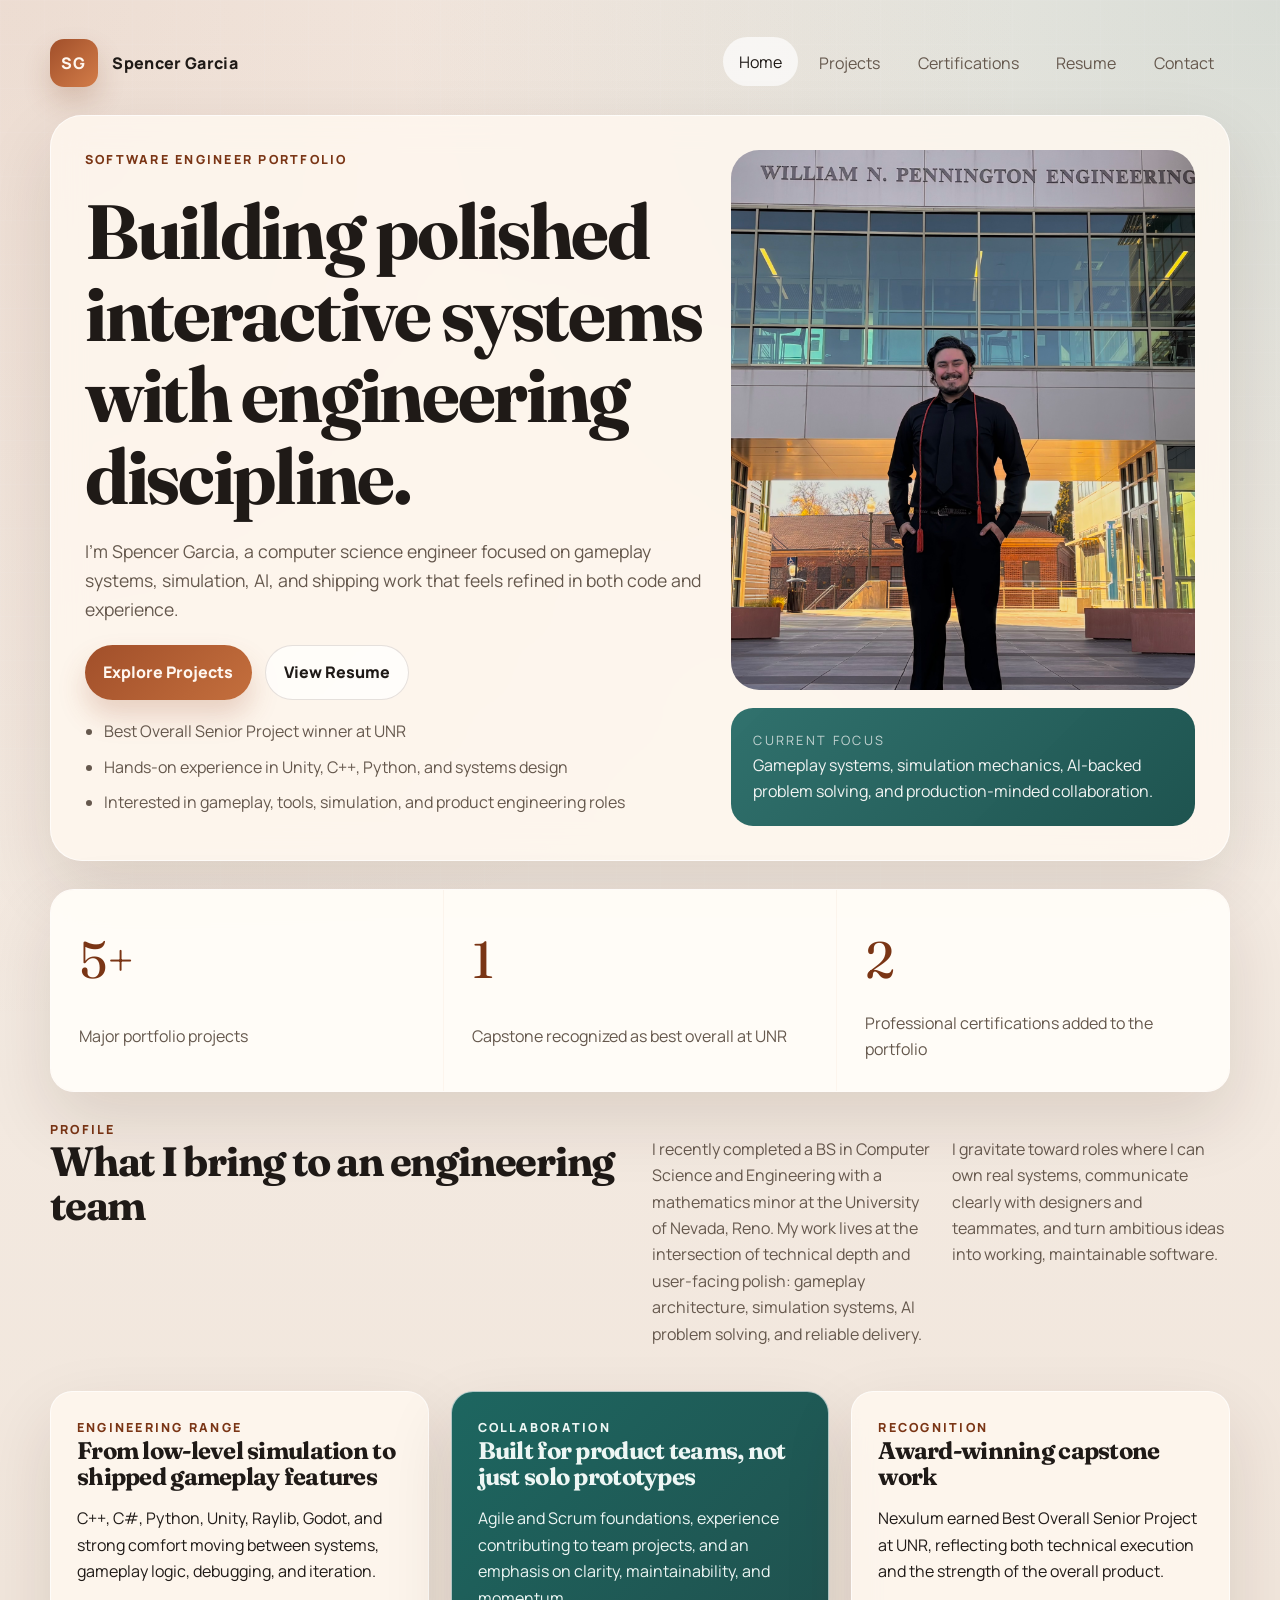
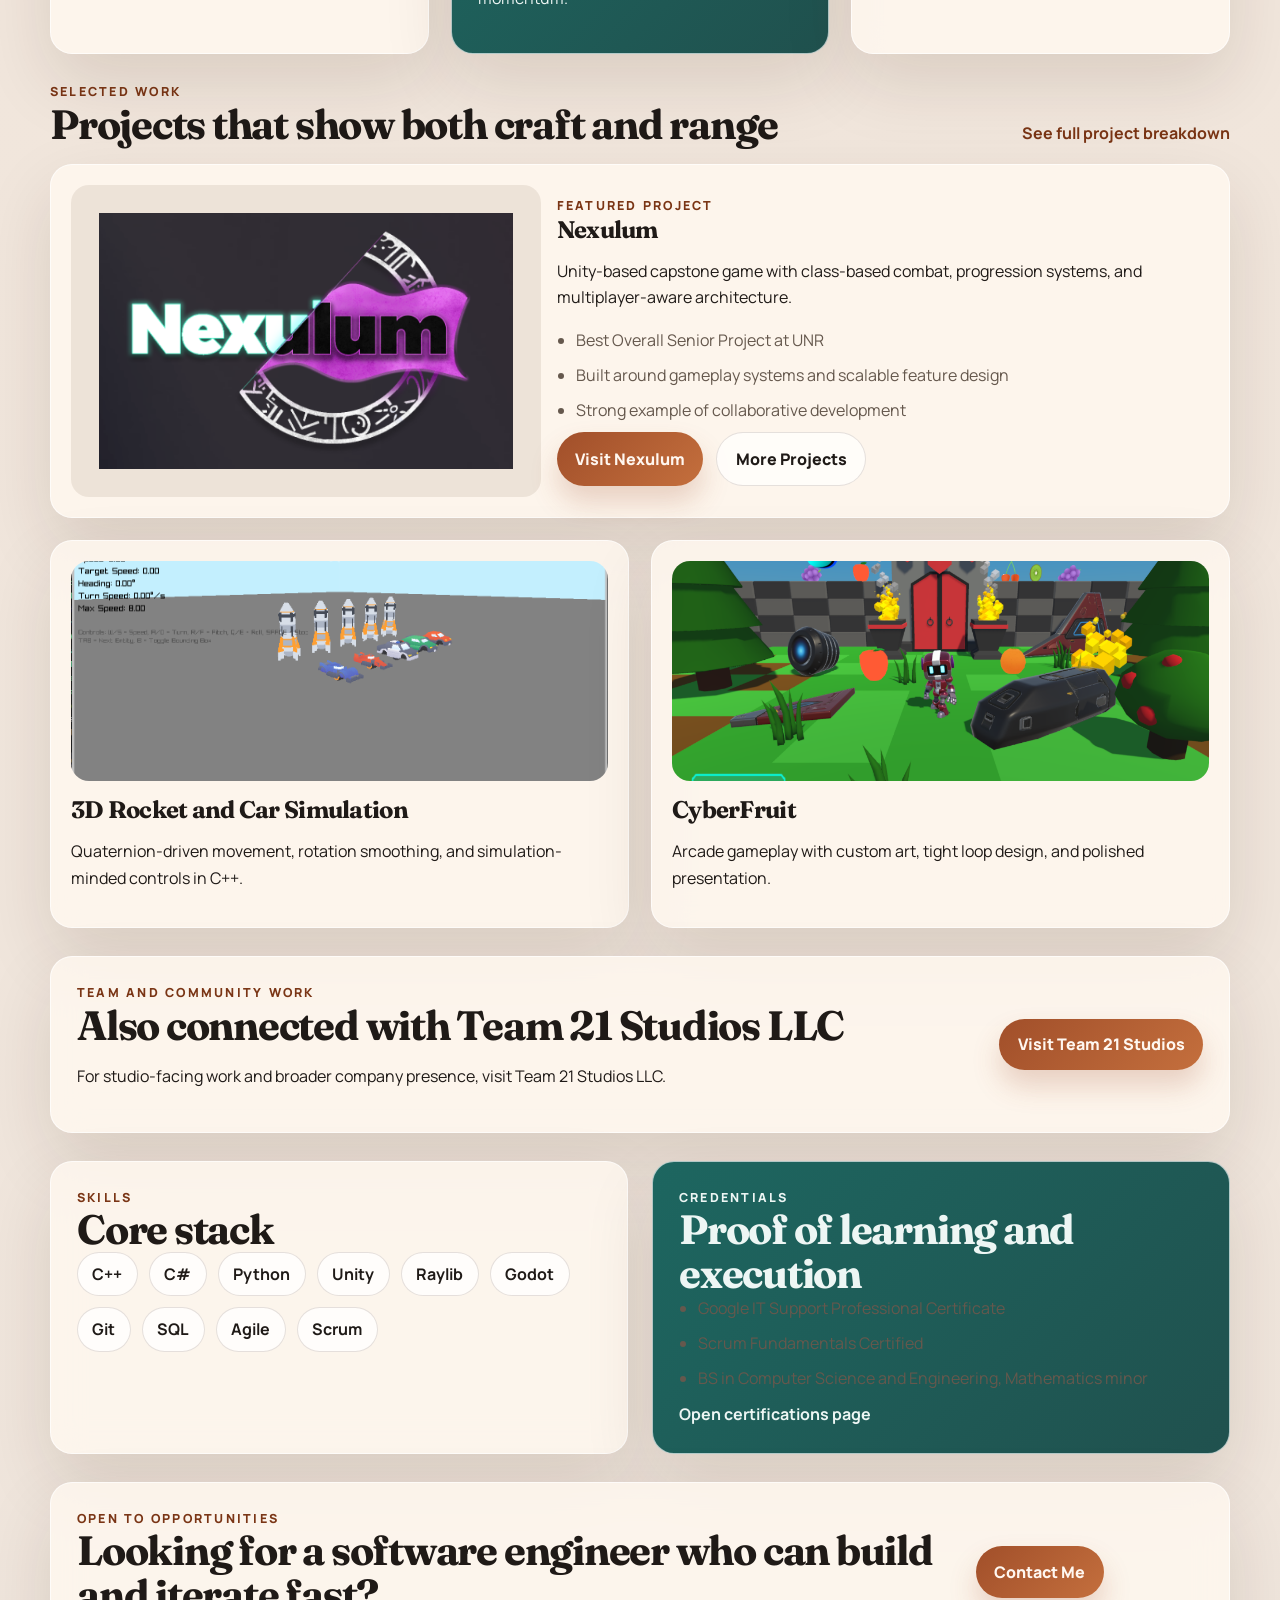
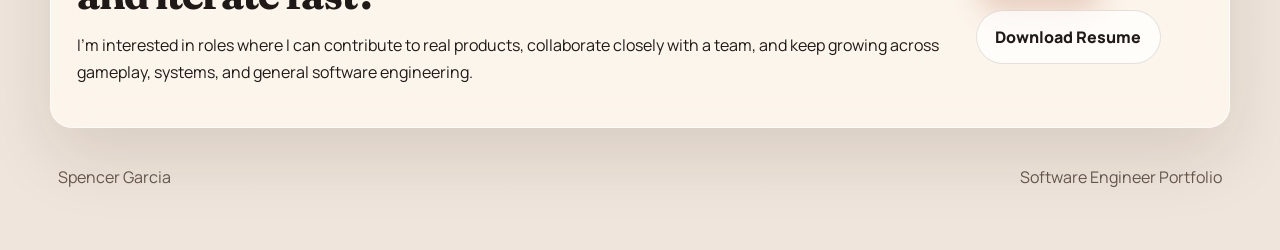
==== commit af3d57ad: "update" ====
--- a/index.html
+++ b/index.html
@@ -3,171 +3,203 @@
 <head>
   <meta charset="UTF-8">
   <meta name="viewport" content="width=device-width, initial-scale=1">
-  <title>Spencer Garcia | CS Portfolio</title>
-  <meta name="description" content="Spencer Garcia — game developer, AI enthusiast. Portfolio showcasing projects, certifications, and contact info.">
+  <title>Spencer Garcia | Software Engineer Portfolio</title>
+  <meta name="description" content="Spencer Garcia is a software engineer focused on gameplay systems, simulation, AI, and production-ready technical execution.">
   <link rel="stylesheet" href="style.css">
-  <!-- Open Graph / Twitter Card -->
   <meta property="og:type" content="website">
-  <meta property="og:title" content="Spencer Garcia — Portfolio">
-  <meta property="og:description" content="Game developer, AI enthusiast. Projects, certifications, and contact info.">
-  <meta property="og:image" content="images/Personal-photo.jpg">
+  <meta property="og:title" content="Spencer Garcia | Software Engineer Portfolio">
+  <meta property="og:description" content="Gameplay systems, simulation, AI, and polished technical execution.">
+  <meta property="og:image" content="images/IMG_4307.jpeg">
   <meta property="og:url" content="https://spencer-garcia5683.github.io/">
   <meta name="twitter:card" content="summary_large_image">
-  <meta name="twitter:title" content="Spencer Garcia — Portfolio">
-  <meta name="twitter:description" content="Game developer, AI enthusiast. Projects, certifications, and contact info.">
-  <meta name="twitter:image" content="images/Personal-photo.jpg">
-  <link rel="icon" href="images/Personal-photo.jpg">
+  <meta name="twitter:title" content="Spencer Garcia | Software Engineer Portfolio">
+  <meta name="twitter:description" content="Gameplay systems, simulation, AI, and polished technical execution.">
+  <meta name="twitter:image" content="images/IMG_4307.jpeg">
+  <link rel="icon" href="images/IMG_4307.jpeg">
 </head>
 <body>
-  <nav class="site-nav">
-    <a href="#about">About</a>
-    <a href="#projects">Projects</a>
-    <a href="#certifications">Certifications</a>
-    <a href="#contact">Contact</a>
-  </nav>
-
-  <header class="hero">
-    <img class="avatar" src="images/Personal-photo.jpg" alt="Spencer Garcia">
-    <div class="hero-content">
-      <h1>Spencer Garcia</h1>
-      <p class="tagline">BS Computer Science & Engineering — Mathematics Minor</p>
-      <p class="roles">Game Developer · AI Enthusiast · Simulation Engineer</p>
-      <p class="hero-ctas">
-        <a class="btn" href="resume.pdf" target="_blank">Resume (PDF)</a>
-        <a class="btn" href="#contact">Contact</a>
-      </p>
-    </div>
-  </header>
-
-  <section id="about">
-    <h2>About Me</h2>
-    <p>I'm a recent UNR graduate with a Bachelor's in Computer Science & Engineering and a minor in Mathematics. I specialize in game development, AI, and simulation — from quaternion-controlled 3D rockets to full Unity games. I’m currently working at Mission to Enceladus, a game dev startup targeting mobile platforms (under NDA).</p>
-  </section>
-
-  <section id="projects">
-    <h2>Projects</h2>
-
-    <div class="project">
-      <img src="images/NexulumLogo.png" alt="Nexulum">
-      <div>
-        <h3><a href="https://www.nexulum.com" target="_blank" rel="noopener">Nexulum</a></h3>
-        <p><strong>Technologies:</strong> Unity, C#</p>
-        <ul>
-          <li>🏆 Best Overall Capstone Project at UNR</li>
-          <li>Features class-based combat, skill trees, and rune crafting</li>
-          <li>Designed in Unity with multiplayer architecture and AI enemies</li>
-        </ul>
-      </div>
-      <div class="project-links">
-        <a class="btn" href="https://www.nexulum.com" target="_blank" rel="noopener">Website</a>
-        <a class="btn" href="https://github.com/Spencer-Garcia5683" target="_blank" rel="noopener">View code</a>
-      </div>
-    </div>
-
-    <div class="project">
-      <img src="images/raylib.PNG" alt="Rocket Simulation">
-      <div>
-        <h3>3D Rocket/Car Simulation</h3>
-        <p><strong>Technologies:</strong> C++, Raylib</p>
-        <p>Quaternion-based rocket movement in 3D space with realistic rotational physics and orientation smoothing and 2D car physics.</p>
-      </div>
-      <div class="project-links">
-        <a class="btn" href="https://github.com/Spencer-Garcia5683" target="_blank" rel="noopener">View code</a>
-      </div>
-    </div>
-
-    <div class="project">
-      <img src="images/cyberfruitImage.PNG" alt="CyberFruit Game">
-      <div>
-        <h3>CyberFruit</h3>
-        <p><strong>Technologies:</strong> Unity, C#</p>
-        <p>Built for CS 381, this 2D arcade game features custom sprites, fruit-themed enemies, and polished core mechanics.</p>
-      </div>
-      <div class="project-links">
-        <a class="btn" href="https://github.com/Spencer-Garcia5683" target="_blank" rel="noopener">View code</a>
-      </div>
-    </div>
-
-    <div class="project">
-      <img src="images/godot.PNG" alt="Godot Networking Game">
-      <div>
-        <h3>Godot Networking Game</h3>
-        <p><strong>Technologies:</strong> Godot, GDScript</p>
-        <p>Demonstrates basic client-server interaction, message passing, and lobby-based architecture.</p>
-      </div>
-      <div class="project-links">
-        <a class="btn" href="https://github.com/Spencer-Garcia5683" target="_blank" rel="noopener">View code</a>
-      </div>
-    </div>
-
-    <div class="project">
-      <div>
-        <h3>AI Sudoku Solver</h3>
-        <p><strong>Technologies:</strong> Python</p>
-        <p>Implemented backtracking, constraint propagation, and AC-3 for solving puzzles efficiently in CS 482.</p>
-      </div>
-      <div class="project-links">
-        <a class="btn" href="https://github.com/Spencer-Garcia5683" target="_blank" rel="noopener">View code</a>
-      </div>
-    </div>
-
-    <div class="project">
-      <div>
-        <h3>Mobile Sensor Network Simulation</h3>
-        <p><strong>Technologies:</strong> Python</p>
-        <p>Simulated mobile agents coordinating coverage in 2D space using distributed algorithms for spatial awareness.</p>
-      </div>
-      <div class="project-links">
-        <a class="btn" href="https://github.com/Spencer-Garcia5683" target="_blank" rel="noopener">View code</a>
-      </div>
-    </div>
-  </section>
-
-  <section id="resume">
-    <h2>Resume</h2>
-    <p>View or download my resume below.</p>
-    <div class="resume-actions">
-      <a class="btn" href="resume.pdf" target="_blank" rel="noopener">Open Resume (PDF)</a>
-      <a class="btn" href="resume.pdf" download>Download Resume</a>
-    </div>
-    <object data="resume.pdf" type="application/pdf" class="resume-embed" aria-label="Resume PDF">
-      <p>Your browser does not support inline PDFs. <a href="resume.pdf">Download the resume</a>.</p>
-    </object>
-  </section>
-
-  <section id="skills">
-    <h2>Skills</h2>
-    <p>C++, C#, C, Python, HTML/CSS, SQL, Scrum, Agile, Unity, Git/GitHub, Raylib, Godot</p>
-  </section>
-
-  <section id="awards">
-    <h2>Awards</h2>
-    <ul>
-      <li>🏆 Best Overall Senior Project – UNR 2025 (Nexulum)</li>
-    </ul>
-  </section>
-
-  <section id="certifications">
-    <h2>Certifications</h2>
-    <p>Selected professional certificates (click to view PDF).</p>
-    <div class="cert-grid">
-      <a class="cert-card" href="images/google_IT_support.pdf" target="_blank" title="Google IT Support certificate">
-        <div class="cert-thumb">Google IT Support (PDF)</div>
+  <div class="site-shell">
+    <header class="topbar">
+      <a class="brand" href="index.html">
+        <span class="brand-mark">SG</span>
+        <span class="brand-text">Spencer Garcia</span>
       </a>
-      <a class="cert-card" href="images/ScrumFundamentalsCertified-SpencerGarcia-1084534 copy.pdf" target="_blank" title="Scrum Fundamentals certificate">
-        <div class="cert-thumb">Scrum Fundamentals (PDF)</div>
-      </a>
-    </div>
-  </section>
-
-  <section id="contact">
-    <h2>Contact</h2>
-    <p>Email: garciaspencer06@gmail.com</p>
-    <p>GitHub: <a href="https://github.com/Spencer-Garcia5683">github.com/Spencer-Garcia5683</a></p>
-  </section>
-
-  <footer>
-    <p>© 2025 Spencer Garcia</p>
-  </footer>
+      <nav class="site-nav" aria-label="Primary navigation">
+        <a href="index.html" aria-current="page">Home</a>
+        <a href="projects.html">Projects</a>
+        <a href="certifications.html">Certifications</a>
+        <a href="resume.html">Resume</a>
+        <a href="contact.html">Contact</a>
+      </nav>
+    </header>
+
+    <main>
+      <section class="hero hero-home">
+        <div class="hero-copy">
+          <p class="eyebrow">Software engineer portfolio</p>
+          <h1>Building polished interactive systems with engineering discipline.</h1>
+          <p class="lead">I’m Spencer Garcia, a computer science engineer focused on gameplay systems, simulation, AI, and shipping work that feels refined in both code and experience.</p>
+          <div class="hero-ctas">
+            <a class="btn btn-primary" href="projects.html">Explore Projects</a>
+            <a class="btn btn-secondary" href="resume.html">View Resume</a>
+          </div>
+          <ul class="hero-points">
+            <li>Best Overall Senior Project winner at UNR</li>
+            <li>Hands-on experience in Unity, C++, Python, and systems design</li>
+            <li>Interested in gameplay, tools, simulation, and product engineering roles</li>
+          </ul>
+        </div>
+        <div class="hero-visual">
+          <img class="hero-photo" src="images/IMG_4307.jpeg" alt="Spencer Garcia standing outside the William N. Pennington Engineering building">
+          <div class="hero-card">
+            <p class="hero-card-label">Current focus</p>
+            <p>Gameplay systems, simulation mechanics, AI-backed problem solving, and production-minded collaboration.</p>
+          </div>
+        </div>
+      </section>
+
+      <section class="stats-band">
+        <article>
+          <span class="stat-value">5+</span>
+          <span class="stat-label">Major portfolio projects</span>
+        </article>
+        <article>
+          <span class="stat-value">1</span>
+          <span class="stat-label">Capstone recognized as best overall at UNR</span>
+        </article>
+        <article>
+          <span class="stat-value">2</span>
+          <span class="stat-label">Professional certifications added to the portfolio</span>
+        </article>
+      </section>
+
+      <section class="content-grid section-space">
+        <div class="section-heading-block">
+          <p class="eyebrow">Profile</p>
+          <h2>What I bring to an engineering team</h2>
+        </div>
+        <div class="two-column-copy">
+          <p>I recently completed a BS in Computer Science and Engineering with a mathematics minor at the University of Nevada, Reno. My work lives at the intersection of technical depth and user-facing polish: gameplay architecture, simulation systems, AI problem solving, and reliable delivery.</p>
+          <p>I gravitate toward roles where I can own real systems, communicate clearly with designers and teammates, and turn ambitious ideas into working, maintainable software.</p>
+        </div>
+      </section>
+
+      <section class="feature-grid section-space">
+        <article class="feature-card">
+          <p class="eyebrow">Engineering range</p>
+          <h3>From low-level simulation to shipped gameplay features</h3>
+          <p>C++, C#, Python, Unity, Raylib, Godot, and strong comfort moving between systems, gameplay logic, debugging, and iteration.</p>
+        </article>
+        <article class="feature-card accent-card">
+          <p class="eyebrow">Collaboration</p>
+          <h3>Built for product teams, not just solo prototypes</h3>
+          <p>Agile and Scrum foundations, experience contributing to team projects, and an emphasis on clarity, maintainability, and momentum.</p>
+        </article>
+        <article class="feature-card">
+          <p class="eyebrow">Recognition</p>
+          <h3>Award-winning capstone work</h3>
+          <p>Nexulum earned Best Overall Senior Project at UNR, reflecting both technical execution and the strength of the overall product.</p>
+        </article>
+      </section>
+
+      <section class="section-space">
+        <div class="section-heading-row">
+          <div>
+            <p class="eyebrow">Selected work</p>
+            <h2>Projects that show both craft and range</h2>
+          </div>
+          <a class="text-link" href="projects.html">See full project breakdown</a>
+        </div>
+        <div class="project-showcase">
+          <article class="showcase-card showcase-card-wide">
+            <img src="images/NexulumLogo.png" alt="Nexulum logo" loading="lazy">
+            <div>
+              <p class="eyebrow">Featured project</p>
+              <h3>Nexulum</h3>
+              <p>Unity-based capstone game with class-based combat, progression systems, and multiplayer-aware architecture.</p>
+              <ul class="detail-list">
+                <li>Best Overall Senior Project at UNR</li>
+                <li>Built around gameplay systems and scalable feature design</li>
+                <li>Strong example of collaborative development</li>
+              </ul>
+              <div class="button-row">
+                <a class="btn btn-primary" href="https://www.nexulum.com" target="_blank" rel="noopener">Visit Nexulum</a>
+                <a class="btn btn-secondary" href="projects.html">More Projects</a>
+              </div>
+            </div>
+          </article>
+          <article class="showcase-card">
+            <img src="images/raylib.PNG" alt="Rocket simulation screenshot" loading="lazy">
+            <div>
+              <h3>3D Rocket and Car Simulation</h3>
+              <p>Quaternion-driven movement, rotation smoothing, and simulation-minded controls in C++.</p>
+            </div>
+          </article>
+          <article class="showcase-card">
+            <img src="images/cyberfruitImage.PNG" alt="CyberFruit game screenshot" loading="lazy">
+            <div>
+              <h3>CyberFruit</h3>
+              <p>Arcade gameplay with custom art, tight loop design, and polished presentation.</p>
+            </div>
+          </article>
+        </div>
+      </section>
+
+      <section class="section-space career-strip">
+        <div>
+          <p class="eyebrow">Team and community work</p>
+          <h2>Also connected with Team 21 Studios LLC</h2>
+          <p>For studio-facing work and broader company presence, visit Team 21 Studios LLC.</p>
+        </div>
+        <a class="btn btn-primary" href="https://team21studiosllc.com/" target="_blank" rel="noopener">Visit Team 21 Studios</a>
+      </section>
+
+      <section class="section-space split-panel">
+        <div class="panel">
+          <p class="eyebrow">Skills</p>
+          <h2>Core stack</h2>
+          <div class="chip-row">
+            <span class="chip">C++</span>
+            <span class="chip">C#</span>
+            <span class="chip">Python</span>
+            <span class="chip">Unity</span>
+            <span class="chip">Raylib</span>
+            <span class="chip">Godot</span>
+            <span class="chip">Git</span>
+            <span class="chip">SQL</span>
+            <span class="chip">Agile</span>
+            <span class="chip">Scrum</span>
+          </div>
+        </div>
+        <div class="panel panel-contrast">
+          <p class="eyebrow">Credentials</p>
+          <h2>Proof of learning and execution</h2>
+          <ul class="detail-list">
+            <li>Google IT Support Professional Certificate</li>
+            <li>Scrum Fundamentals Certified</li>
+            <li>BS in Computer Science and Engineering, Mathematics minor</li>
+          </ul>
+          <a class="text-link" href="certifications.html">Open certifications page</a>
+        </div>
+      </section>
+
+      <section class="section-space closing-cta">
+        <div>
+          <p class="eyebrow">Open to opportunities</p>
+          <h2>Looking for a software engineer who can build and iterate fast?</h2>
+          <p>I’m interested in roles where I can contribute to real products, collaborate closely with a team, and keep growing across gameplay, systems, and general software engineering.</p>
+        </div>
+        <div class="button-row">
+          <a class="btn btn-primary" href="contact.html">Contact Me</a>
+          <a class="btn btn-secondary" href="resume.pdf" target="_blank" rel="noopener">Download Resume</a>
+        </div>
+      </section>
+    </main>
+
+    <footer class="site-footer">
+      <p>Spencer Garcia</p>
+      <p>Software Engineer Portfolio</p>
+    </footer>
+  </div>
 </body>
 </html>
--- a/style.css
+++ b/style.css
@@ -1,151 +1,610 @@
-:root{
-  --bg:#0f1720;
-  --card:#0f1728;
-  --muted:#9aa6b2;
-  --accent:#4fc3f7;
-  --accent-2:#81d4fa;
-  --glass: rgba(255,255,255,0.03);
-}
-
-*{box-sizing:border-box}
+@import url('https://fonts.googleapis.com/css2?family=Fraunces:opsz,wght@9..144,600;9..144,700&family=Manrope:wght@400;500;600;700;800&display=swap');
+
+:root {
+  --bg: #f4eee7;
+  --surface: rgba(255, 248, 240, 0.82);
+  --surface-strong: #fdf7f1;
+  --ink: #1f1a17;
+  --muted: #65584d;
+  --line: rgba(53, 35, 20, 0.13);
+  --accent: #a14f2a;
+  --accent-deep: #7a3515;
+  --accent-soft: #f2d5bf;
+  --teal: #1f6662;
+  --teal-soft: #d8ece8;
+  --shadow: 0 28px 70px rgba(52, 28, 10, 0.12);
+  --radius-xl: 32px;
+  --radius-lg: 22px;
+  --radius-md: 16px;
+  --max: 1180px;
+}
+
+* {
+  box-sizing: border-box;
+}
+
+html {
+  scroll-behavior: smooth;
+}
 
 body {
-  background: linear-gradient(180deg, #071021 0%, #0b1220 60%);
-  color: #e9f1f7;
-  font-family: 'Segoe UI', system-ui, -apple-system, 'Helvetica Neue', Arial;
-  line-height: 1.6;
-  max-width: 1100px;
+  margin: 0;
+  min-height: 100vh;
+  color: var(--ink);
+  font-family: 'Manrope', sans-serif;
+  line-height: 1.65;
+  background:
+    radial-gradient(circle at top left, rgba(161, 79, 42, 0.12), transparent 28%),
+    radial-gradient(circle at top right, rgba(31, 102, 98, 0.14), transparent 24%),
+    linear-gradient(180deg, #f7f0e9 0%, #f1e6dc 46%, #efe5dc 100%);
+}
+
+body::before {
+  content: '';
+  position: fixed;
+  inset: 0;
+  background-image: linear-gradient(rgba(255, 255, 255, 0.3) 1px, transparent 1px), linear-gradient(90deg, rgba(255, 255, 255, 0.3) 1px, transparent 1px);
+  background-size: 44px 44px;
+  opacity: 0.18;
+  pointer-events: none;
+}
+
+a {
+  color: inherit;
+}
+
+img {
+  display: block;
+  max-width: 100%;
+}
+
+h1,
+h2,
+h3 {
+  margin: 0;
+  font-family: 'Fraunces', serif;
+  font-weight: 700;
+  line-height: 1.06;
+  letter-spacing: -0.03em;
+}
+
+h1 {
+  font-size: clamp(3.1rem, 6vw, 5.9rem);
+}
+
+h2 {
+  font-size: clamp(2rem, 3.2vw, 3.2rem);
+}
+
+h3 {
+  font-size: 1.5rem;
+}
+
+p,
+li {
+  font-size: 1rem;
+}
+
+ul {
+  margin: 0;
+  padding-left: 1.2rem;
+}
+
+.site-shell {
+  width: min(calc(100% - 32px), var(--max));
   margin: 0 auto;
-  padding: 2rem;
-  -webkit-font-smoothing:antialiased;
-}
-
-a {
-  color: var(--accent);
+  padding: 20px 0 44px;
+  position: relative;
+  z-index: 1;
+}
+
+.topbar {
+  display: flex;
+  align-items: center;
+  justify-content: space-between;
+  gap: 1rem;
+  padding: 18px 0 28px;
+}
+
+.brand {
+  display: inline-flex;
+  align-items: center;
+  gap: 0.9rem;
   text-decoration: none;
 }
 
-a:hover {
-  text-decoration: underline;
-}
-
-header {
-  margin-bottom: 2rem;
-}
-
-section {
-  margin-bottom: 3rem;
-}
-
-h1 {
-  font-size: 2.5rem;
-  margin-bottom: 0.2rem;
-}
-
-h2 {
-  color: #4fc3f7;
-  border-bottom: 1px solid #333;
-  padding-bottom: 0.5rem;
-}
-
-.project {
+.brand-mark {
+  width: 48px;
+  height: 48px;
+  display: grid;
+  place-items: center;
+  border-radius: 14px;
+  background: linear-gradient(135deg, var(--accent) 0%, #d37d49 100%);
+  color: #fff7f0;
+  font-weight: 800;
+  letter-spacing: 0.08em;
+  box-shadow: 0 14px 28px rgba(122, 53, 21, 0.2);
+}
+
+.brand-text {
+  font-weight: 800;
+  letter-spacing: 0.02em;
+}
+
+.site-nav {
   display: flex;
   flex-wrap: wrap;
-  align-items: flex-start;
-  margin-top: 2rem;
-  padding: 1rem;
-  border-radius: 12px;
-  transition: background-color 0.3s ease;
-}
-
-.project:hover {
-  background-color: #1a1a1a;
-}
-
-.project img {
-  width: 250px;
-  max-width: 100%;
-  height: auto;
-  margin-right: 1.5rem;
-  border-radius: 10px;
-  box-shadow: 0 4px 12px rgba(0,0,0,0.3);
-}
-
-.project div {
-  flex: 1;
-  min-width: 250px;
-}
-
-ul {
-  padding-left: 1.5rem;
+  justify-content: flex-end;
+  gap: 0.35rem;
+}
+
+.site-nav a {
+  text-decoration: none;
+  padding: 0.72rem 1rem;
+  border-radius: 999px;
+  color: var(--muted);
+  transition: background-color 0.18s ease, color 0.18s ease, transform 0.18s ease;
+}
+
+.site-nav a:hover,
+.site-nav a[aria-current='page'] {
+  background: rgba(255, 255, 255, 0.68);
+  color: var(--ink);
+  transform: translateY(-1px);
+}
+
+.page-flow,
+main {
+  display: grid;
+  gap: 28px;
+}
+
+.hero,
+.page-hero,
+.stats-band,
+.feature-card,
+.showcase-card,
+.panel,
+.project-panel,
+.mini-card,
+.credential-card,
+.closing-cta,
+.career-strip,
+.resume-frame {
+  background: var(--surface);
+  border: 1px solid rgba(255, 255, 255, 0.66);
+  box-shadow: var(--shadow);
+  backdrop-filter: blur(16px);
+}
+
+.hero-home {
+  display: grid;
+  grid-template-columns: minmax(0, 1.2fr) minmax(360px, 0.9fr);
+  gap: 28px;
+  padding: 34px;
+  border-radius: var(--radius-xl);
+}
+
+.hero-copy,
+.hero-visual {
+  display: grid;
+  gap: 18px;
+}
+
+.eyebrow {
+  margin: 0;
+  color: var(--accent-deep);
+  font-size: 0.78rem;
+  font-weight: 800;
+  letter-spacing: 0.18em;
+  text-transform: uppercase;
+}
+
+.lead {
+  margin: 0;
+  max-width: 62ch;
+  font-size: 1.1rem;
+  color: var(--muted);
+}
+
+.hero-points,
+.detail-list,
+.contact-list {
+  color: var(--muted);
+}
+
+.hero-points li,
+.detail-list li {
+  margin-bottom: 0.55rem;
+}
+
+.hero-visual {
+  align-content: start;
+}
+
+.hero-photo {
+  width: 100%;
+  min-height: 540px;
+  object-fit: cover;
+  object-position: center top;
+  border-radius: 28px;
+}
+
+.hero-card {
+  padding: 22px;
+  border-radius: var(--radius-lg);
+  background: linear-gradient(135deg, rgba(31, 102, 98, 0.92) 0%, rgba(21, 77, 73, 0.96) 100%);
+  color: #f3f5f4;
+}
+
+.hero-card p {
+  margin: 0;
+}
+
+.hero-card-label {
+  margin-bottom: 0.5rem;
+  font-size: 0.8rem;
+  letter-spacing: 0.18em;
+  text-transform: uppercase;
+  opacity: 0.76;
+}
+
+.button-row,
+.hero-ctas,
+.resume-actions {
+  display: flex;
+  flex-wrap: wrap;
+  gap: 0.8rem;
 }
 
 .btn {
-  display: inline-block;
-  margin-top: 0.5rem;
-  padding: 0.5rem 1rem;
-  background-color: var(--accent);
-  color: #071021;
-  border-radius: 6px;
-  font-weight: bold;
+  display: inline-flex;
+  align-items: center;
+  justify-content: center;
+  min-height: 48px;
+  padding: 0.78rem 1.15rem;
+  border-radius: 999px;
+  text-decoration: none;
+  font-weight: 800;
+  transition: transform 0.18s ease, box-shadow 0.18s ease, background-color 0.18s ease, color 0.18s ease;
 }
 
 .btn:hover {
-  background-color: #81d4fa;
-}
-
-footer {
-  text-align: center;
-  font-size: 0.9rem;
-  margin-top: 4rem;
-  color: #666;
-}
-
-/* Navigation */
-.site-nav{
-  display:flex;
-  gap:1rem;
-  justify-content:center;
-  margin-bottom:1rem;
-  flex-wrap:wrap;
-}
-.site-nav a{color:var(--muted);padding:0.25rem 0.5rem}
-.site-nav a:hover{color:var(--accent)}
-
-/* Hero */
-.hero{display:flex;gap:1.25rem;align-items:center;padding:1rem;border-radius:12px;background:var(--glass);backdrop-filter: blur(4px);}
-.avatar{width:140px;height:140px;border-radius:50%;object-fit:cover;box-shadow:0 8px 24px rgba(0,0,0,0.6);flex-shrink:0}
-.hero-content h1{font-size:2rem;margin:0}
-.tagline{color:var(--muted);margin:0.25rem 0}
-.roles{margin:0.25rem 0;color:var(--muted)}
-.hero-ctas .btn{margin-right:0.5rem}
-
-/* Projects grid improvements */
-.project{background:transparent}
-.projects-grid{display:grid;grid-template-columns:repeat(auto-fit,minmax(280px,1fr));gap:1rem}
-
-/* Certification gallery */
-.cert-grid{display:grid;grid-template-columns:repeat(auto-fit,minmax(180px,1fr));gap:1rem;margin-top:1rem}
-.cert-grid img{width:100%;height:auto;border-radius:8px;box-shadow:0 6px 18px rgba(0,0,0,0.5);transition:transform .18s ease,box-shadow .18s ease}
-.cert-card{display:block;background:linear-gradient(180deg,rgba(255,255,255,0.02),transparent);padding:1rem;border-radius:8px;text-align:center;color:var(--muted);text-decoration:none;border:1px solid rgba(255,255,255,0.02)}
-.cert-thumb{display:flex;align-items:center;justify-content:center;height:120px;font-weight:600}
-.cert-card:hover{transform:translateY(-6px);box-shadow:0 18px 36px rgba(0,0,0,0.6);color:var(--accent)}
-
-/* Project action links */
-.project-links{display:flex;gap:0.5rem;margin-top:0.75rem}
-.project-links .btn{background:transparent;color:var(--accent);border:1px solid rgba(79,195,247,0.12);padding:0.45rem 0.8rem}
-.project-links .btn:hover{background:var(--accent);color:#071021}
-
-/* Resume embed */
-.resume-actions{display:flex;gap:0.5rem;margin-bottom:1rem}
-.resume-embed{width:100%;height:640px;border-radius:8px;border:1px solid rgba(255,255,255,0.04)}
-
-/* Responsive tweaks */
-@media (max-width:700px){
-  .hero{flex-direction:column;align-items:center;text-align:center}
-  .avatar{width:120px;height:120px}
-  body{padding:1rem}
-}
-
-/* Muted footer */
-footer{color:var(--muted)}+  transform: translateY(-2px);
+  text-decoration: none;
+}
+
+.btn-primary {
+  background: linear-gradient(135deg, var(--accent) 0%, #c46f3d 100%);
+  color: #fff7f0;
+  box-shadow: 0 16px 28px rgba(161, 79, 42, 0.22);
+}
+
+.btn-secondary {
+  background: rgba(255, 255, 255, 0.7);
+  color: var(--ink);
+  border: 1px solid var(--line);
+}
+
+.text-link {
+  color: var(--accent-deep);
+  font-weight: 700;
+  text-decoration: none;
+}
+
+.text-link:hover {
+  text-decoration: underline;
+}
+
+.stats-band {
+  display: grid;
+  grid-template-columns: repeat(3, minmax(0, 1fr));
+  gap: 1px;
+  overflow: hidden;
+  border-radius: 24px;
+}
+
+.stats-band article {
+  display: grid;
+  gap: 0.45rem;
+  padding: 28px;
+  background: rgba(255, 252, 248, 0.88);
+}
+
+.stat-value {
+  font-family: 'Fraunces', serif;
+  font-size: clamp(2rem, 4vw, 3.4rem);
+  color: var(--accent-deep);
+}
+
+.stat-label {
+  color: var(--muted);
+}
+
+.section-space {
+  display: grid;
+  gap: 18px;
+}
+
+.content-grid,
+.split-panel {
+  display: grid;
+  grid-template-columns: repeat(2, minmax(0, 1fr));
+  gap: 24px;
+}
+
+.section-heading-row {
+  display: flex;
+  align-items: end;
+  justify-content: space-between;
+  gap: 1rem;
+}
+
+.two-column-copy {
+  display: grid;
+  grid-template-columns: repeat(2, minmax(0, 1fr));
+  gap: 22px;
+  color: var(--muted);
+}
+
+.feature-grid {
+  display: grid;
+  grid-template-columns: repeat(3, minmax(0, 1fr));
+  gap: 22px;
+}
+
+.feature-card,
+.panel,
+.credential-card,
+.mini-card,
+.closing-cta,
+.career-strip,
+.project-panel,
+.resume-frame {
+  padding: 26px;
+  border-radius: var(--radius-lg);
+}
+
+.accent-card,
+.panel-contrast {
+  background: linear-gradient(135deg, #1d6660 0%, #20514e 100%);
+  color: #edf6f4;
+}
+
+.accent-card .eyebrow,
+.panel-contrast .eyebrow,
+.panel-contrast p,
+.panel-contrast li,
+.panel-contrast a,
+.panel-contrast h2 {
+  color: inherit;
+}
+
+.project-showcase {
+  display: grid;
+  grid-template-columns: repeat(2, minmax(0, 1fr));
+  gap: 22px;
+}
+
+.showcase-card {
+  display: grid;
+  gap: 16px;
+  padding: 20px;
+  border-radius: var(--radius-lg);
+}
+
+.showcase-card img {
+  width: 100%;
+  height: 220px;
+  object-fit: cover;
+  border-radius: 18px;
+  background: #ede3d8;
+}
+
+.showcase-card-wide {
+  grid-column: span 2;
+  grid-template-columns: minmax(240px, 0.72fr) minmax(0, 1fr);
+  align-items: center;
+}
+
+.showcase-card-wide img {
+  height: 100%;
+  min-height: 260px;
+  object-fit: contain;
+  padding: 28px;
+}
+
+.career-strip,
+.closing-cta {
+  display: flex;
+  align-items: center;
+  justify-content: space-between;
+  gap: 1.2rem;
+}
+
+.chip-row {
+  display: flex;
+  flex-wrap: wrap;
+  gap: 0.7rem;
+}
+
+.chip {
+  display: inline-flex;
+  align-items: center;
+  min-height: 40px;
+  padding: 0.5rem 0.9rem;
+  border-radius: 999px;
+  background: rgba(255, 255, 255, 0.72);
+  border: 1px solid var(--line);
+  font-weight: 700;
+}
+
+.page-hero.compact-hero {
+  padding: 28px 30px;
+  border-radius: var(--radius-xl);
+}
+
+.narrow-copy {
+  max-width: 60ch;
+}
+
+.project-stack,
+.certification-layout {
+  display: grid;
+  gap: 22px;
+}
+
+.project-panel {
+  display: grid;
+  grid-template-columns: minmax(240px, 320px) minmax(0, 1fr);
+  gap: 24px;
+  align-items: center;
+}
+
+.project-panel img {
+  width: 100%;
+  height: 100%;
+  min-height: 230px;
+  border-radius: 18px;
+  object-fit: cover;
+  background: #efe0d1;
+}
+
+.project-panel-featured img {
+  object-fit: contain;
+  padding: 28px;
+}
+
+.project-meta {
+  margin: 0.35rem 0 0.85rem;
+  color: var(--accent-deep);
+  font-weight: 800;
+}
+
+.mini-grid {
+  display: grid;
+  grid-template-columns: repeat(2, minmax(0, 1fr));
+  gap: 22px;
+}
+
+.credential-card {
+  display: grid;
+  gap: 0.95rem;
+}
+
+.resume-top {
+  align-items: stretch;
+}
+
+.panel-plain {
+  background: transparent;
+  box-shadow: none;
+  border: none;
+  padding: 0;
+}
+
+.resume-frame {
+  padding: 16px;
+}
+
+.resume-embed {
+  width: 100%;
+  height: 760px;
+  border: none;
+  border-radius: 18px;
+  background: #f8f2eb;
+}
+
+.contact-list {
+  list-style: none;
+  padding: 0;
+}
+
+.contact-list li {
+  display: grid;
+  grid-template-columns: 120px 1fr;
+  gap: 0.9rem;
+  padding: 0.7rem 0;
+  border-bottom: 1px solid rgba(255, 255, 255, 0.18);
+}
+
+.contact-list li:last-child {
+  border-bottom: none;
+}
+
+.site-footer {
+  display: flex;
+  justify-content: space-between;
+  gap: 1rem;
+  padding: 20px 8px 0;
+  color: var(--muted);
+  font-size: 0.95rem;
+}
+
+@media (max-width: 1040px) {
+  .hero-home,
+  .content-grid,
+  .split-panel,
+  .project-panel,
+  .showcase-card-wide,
+  .two-column-copy {
+    grid-template-columns: 1fr;
+  }
+
+  .feature-grid,
+  .project-showcase,
+  .stats-band,
+  .mini-grid {
+    grid-template-columns: 1fr;
+  }
+
+  .showcase-card-wide {
+    grid-column: span 1;
+  }
+
+  .career-strip,
+  .closing-cta,
+  .section-heading-row,
+  .topbar {
+    flex-direction: column;
+    align-items: flex-start;
+  }
+
+  .site-nav {
+    justify-content: flex-start;
+  }
+}
+
+@media (max-width: 720px) {
+  .site-shell {
+    width: min(calc(100% - 20px), var(--max));
+    padding-top: 10px;
+  }
+
+  .hero-home,
+  .page-hero.compact-hero,
+  .feature-card,
+  .panel,
+  .project-panel,
+  .mini-card,
+  .credential-card,
+  .career-strip,
+  .closing-cta,
+  .resume-frame,
+  .showcase-card,
+  .stats-band article {
+    padding: 20px;
+  }
+
+  .hero-photo {
+    min-height: 360px;
+  }
+
+  .contact-list li {
+    grid-template-columns: 1fr;
+  }
+
+  .site-footer {
+    flex-direction: column;
+  }
+}
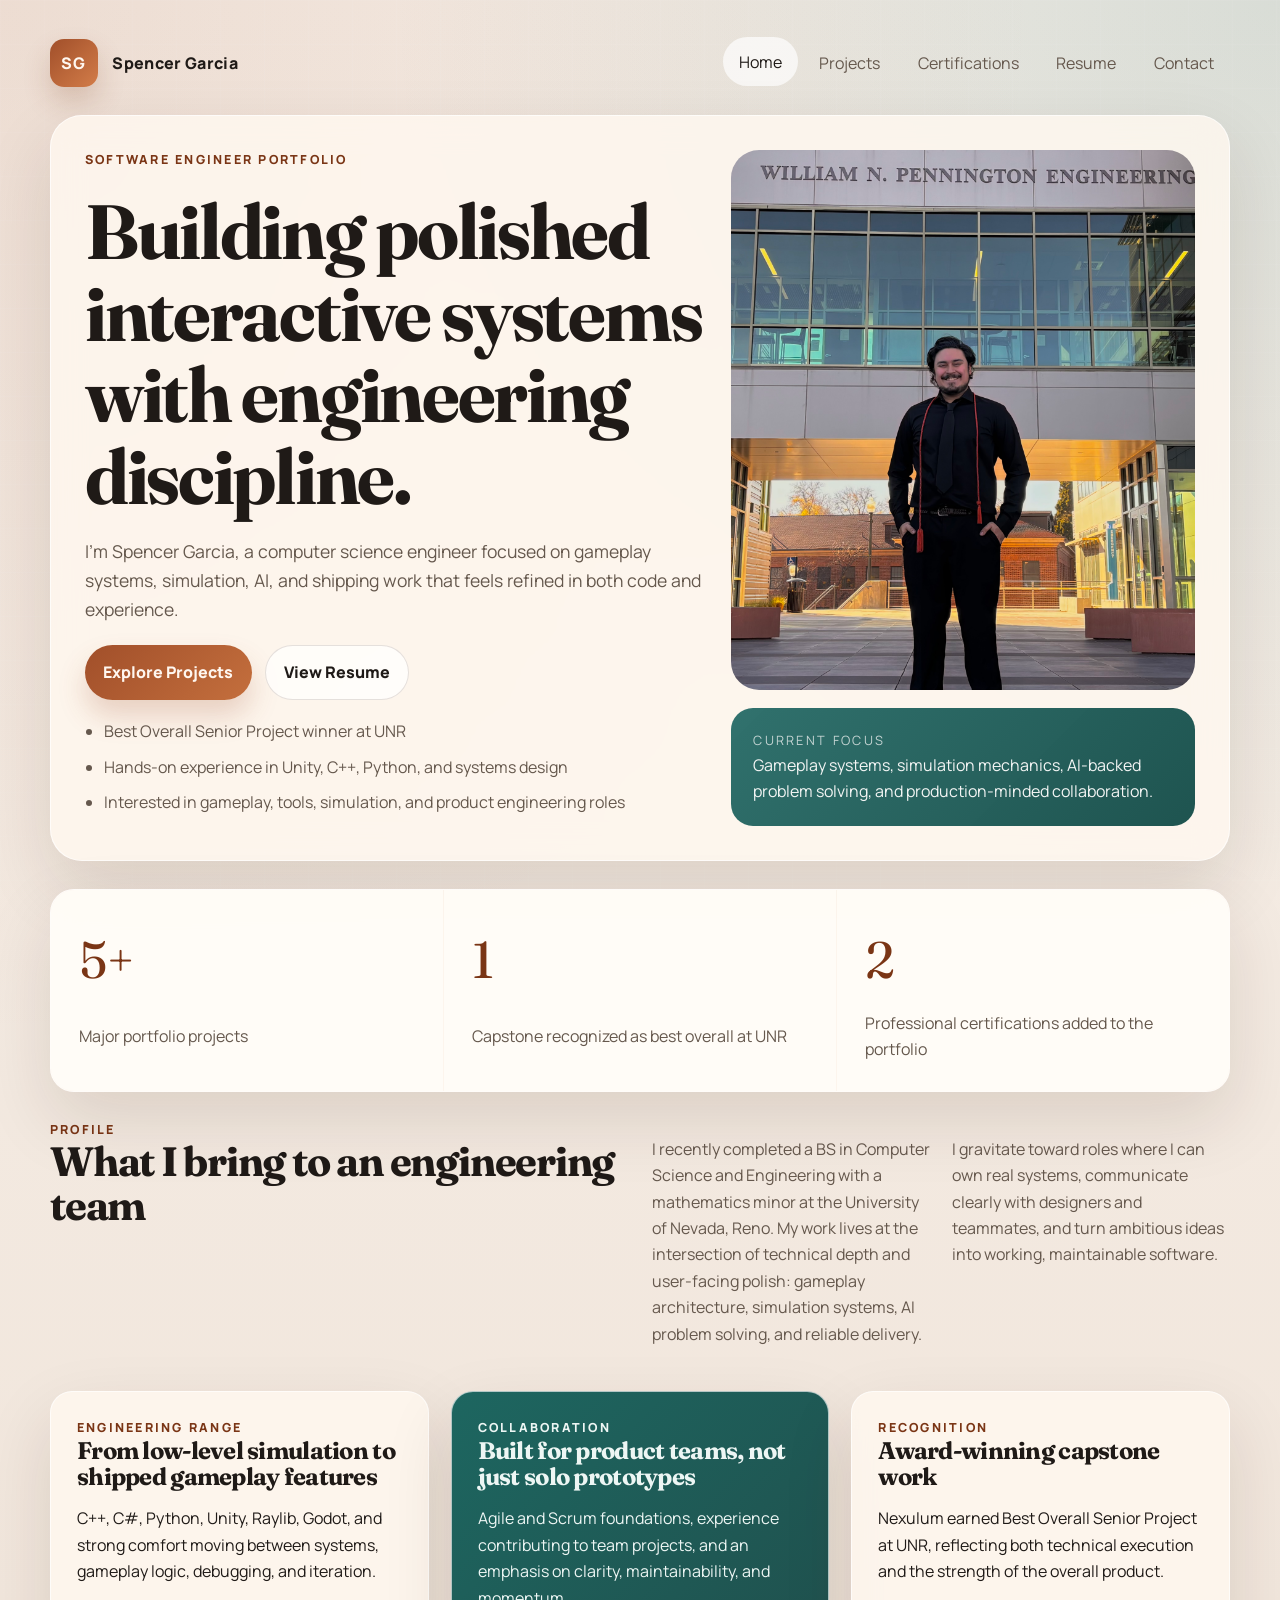
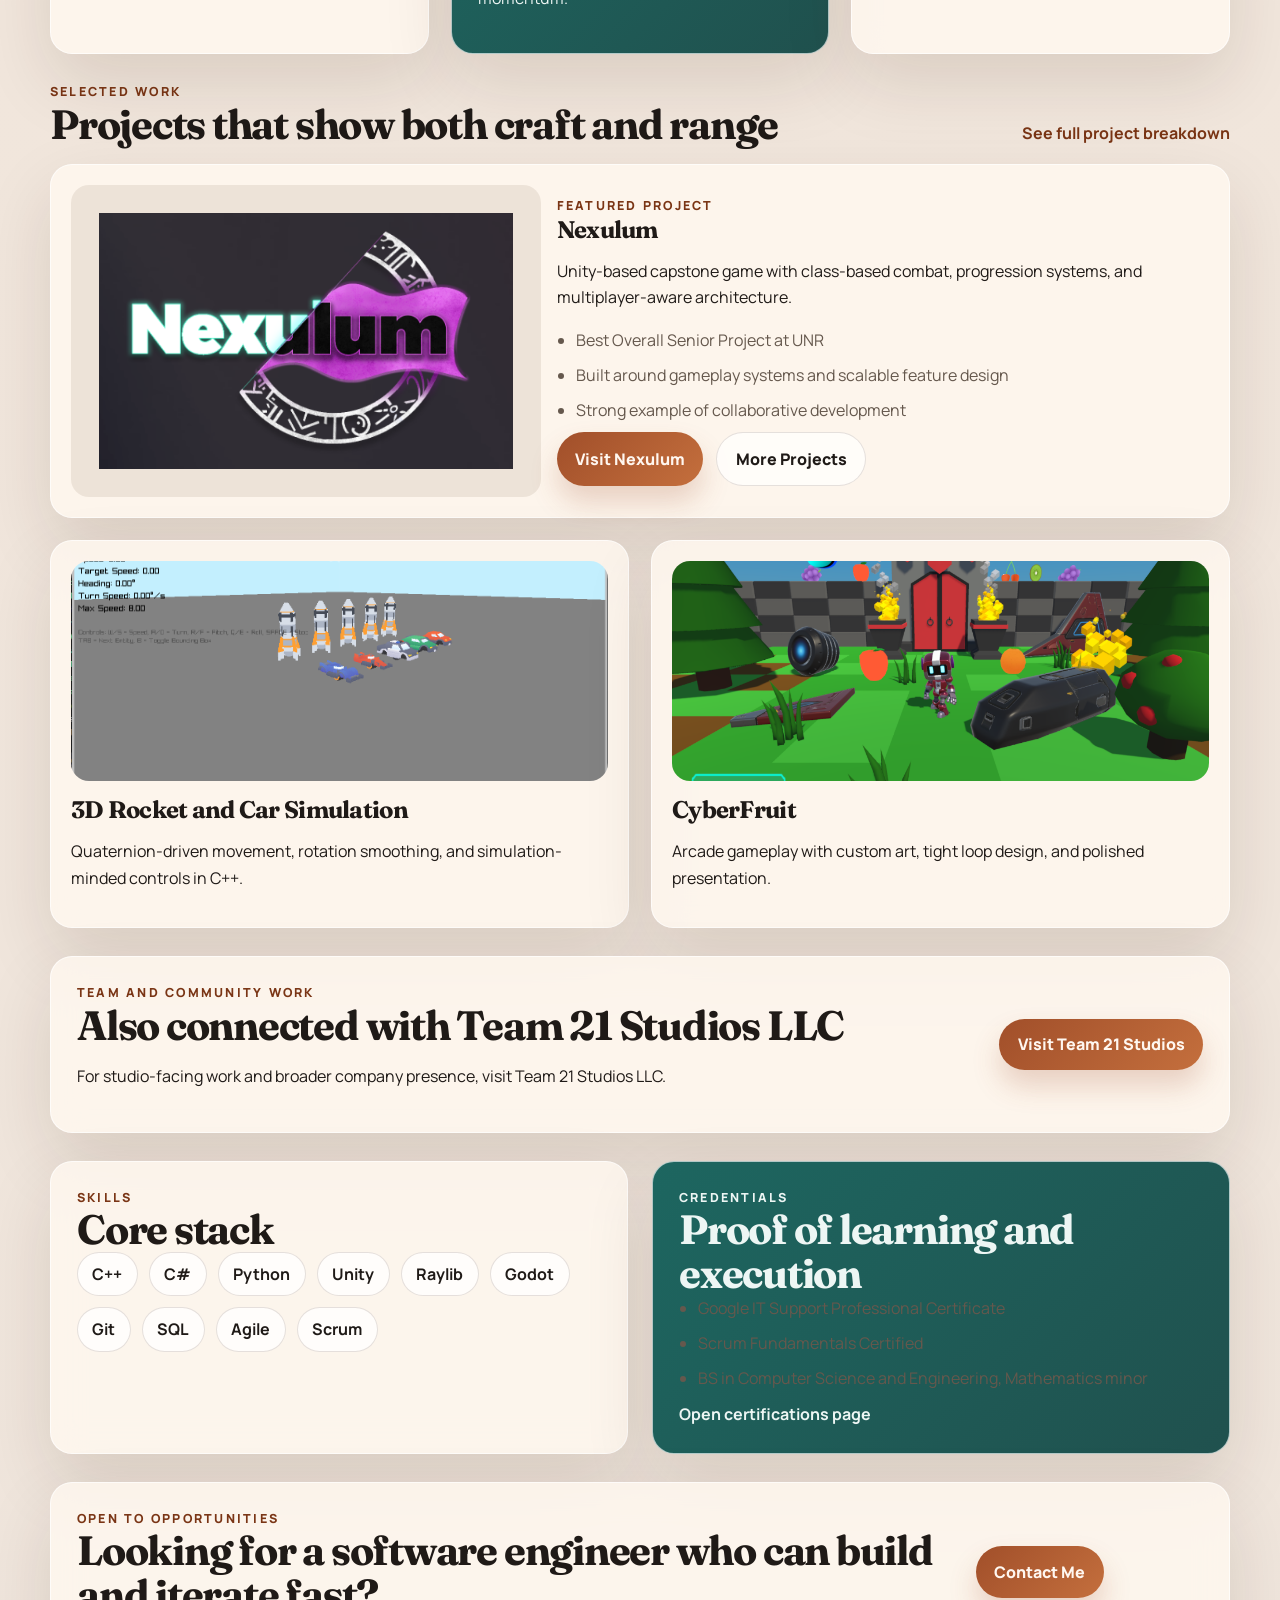
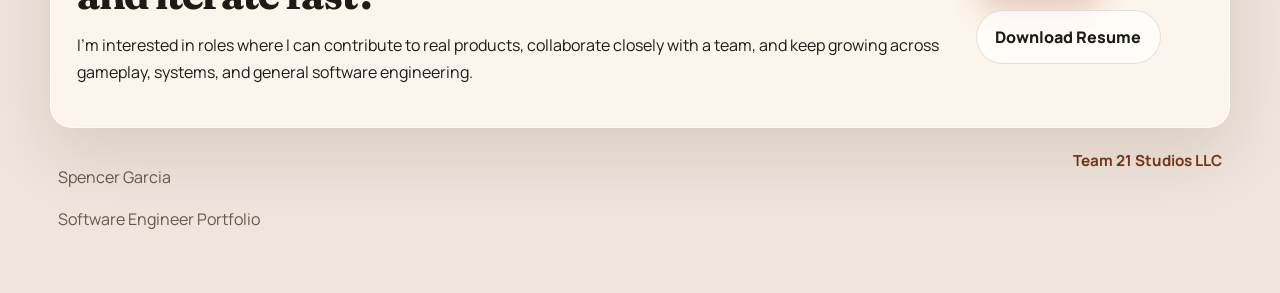
==== commit d6c09b2b: "update" ====
--- a/index.html
+++ b/index.html
@@ -9,13 +9,13 @@
   <meta property="og:type" content="website">
   <meta property="og:title" content="Spencer Garcia | Software Engineer Portfolio">
   <meta property="og:description" content="Gameplay systems, simulation, AI, and polished technical execution.">
-  <meta property="og:image" content="images/IMG_4307.jpeg">
+  <meta property="og:image" content="images/self.jpeg">
   <meta property="og:url" content="https://spencer-garcia5683.github.io/">
   <meta name="twitter:card" content="summary_large_image">
   <meta name="twitter:title" content="Spencer Garcia | Software Engineer Portfolio">
   <meta name="twitter:description" content="Gameplay systems, simulation, AI, and polished technical execution.">
-  <meta name="twitter:image" content="images/IMG_4307.jpeg">
-  <link rel="icon" href="images/IMG_4307.jpeg">
+  <meta name="twitter:image" content="images/self.jpeg">
+  <link rel="icon" href="images/self.jpeg">
 </head>
 <body>
   <div class="site-shell">
@@ -50,7 +50,7 @@
           </ul>
         </div>
         <div class="hero-visual">
-          <img class="hero-photo" src="images/IMG_4307.jpeg" alt="Spencer Garcia standing outside the William N. Pennington Engineering building">
+          <img class="hero-photo" src="images/self.jpeg" alt="Spencer Garcia standing outside the William N. Pennington Engineering building">
           <div class="hero-card">
             <p class="hero-card-label">Current focus</p>
             <p>Gameplay systems, simulation mechanics, AI-backed problem solving, and production-minded collaboration.</p>
@@ -197,8 +197,13 @@
     </main>
 
     <footer class="site-footer">
-      <p>Spencer Garcia</p>
-      <p>Software Engineer Portfolio</p>
+      <div>
+        <p>Spencer Garcia</p>
+        <p>Software Engineer Portfolio</p>
+      </div>
+      <div>
+        <a class="text-link" href="https://team21studiosllc.com/" target="_blank" rel="noopener">Team 21 Studios LLC</a>
+      </div>
     </footer>
   </div>
 </body>
--- a/style.css
+++ b/style.css
@@ -492,6 +492,24 @@
   gap: 0.95rem;
 }
 
+.cert-grid {
+  display: grid;
+  grid-template-columns: repeat(auto-fit, minmax(220px, 1fr));
+  gap: 18px;
+  align-items: start;
+}
+
+.cert-thumb {
+  display: block;
+  border-radius: 14px;
+  overflow: hidden;
+  border: 1px solid var(--line);
+  background: #fff;
+  box-shadow: 0 12px 30px rgba(37, 21, 12, 0.06);
+}
+
+.cert-thumb img { display:block; width:100%; height:auto; }
+
 .resume-top {
   align-items: stretch;
 }
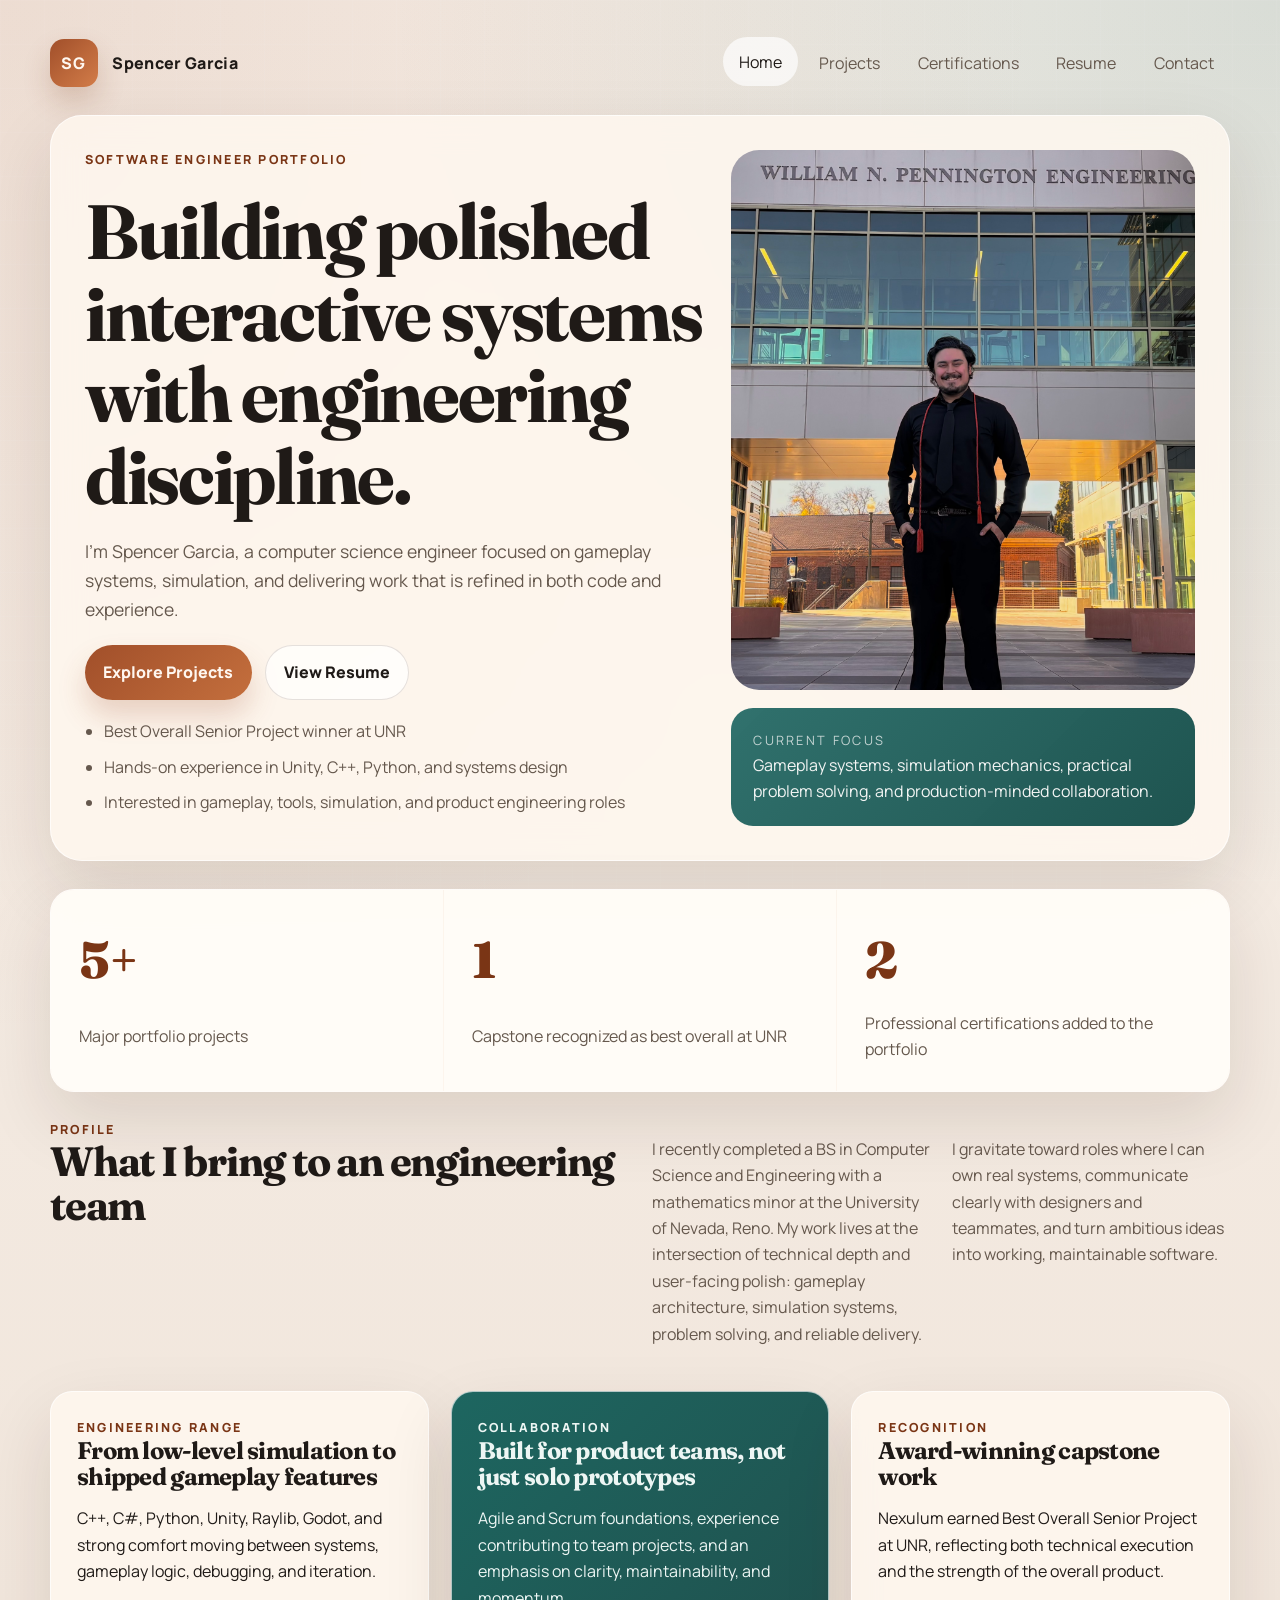
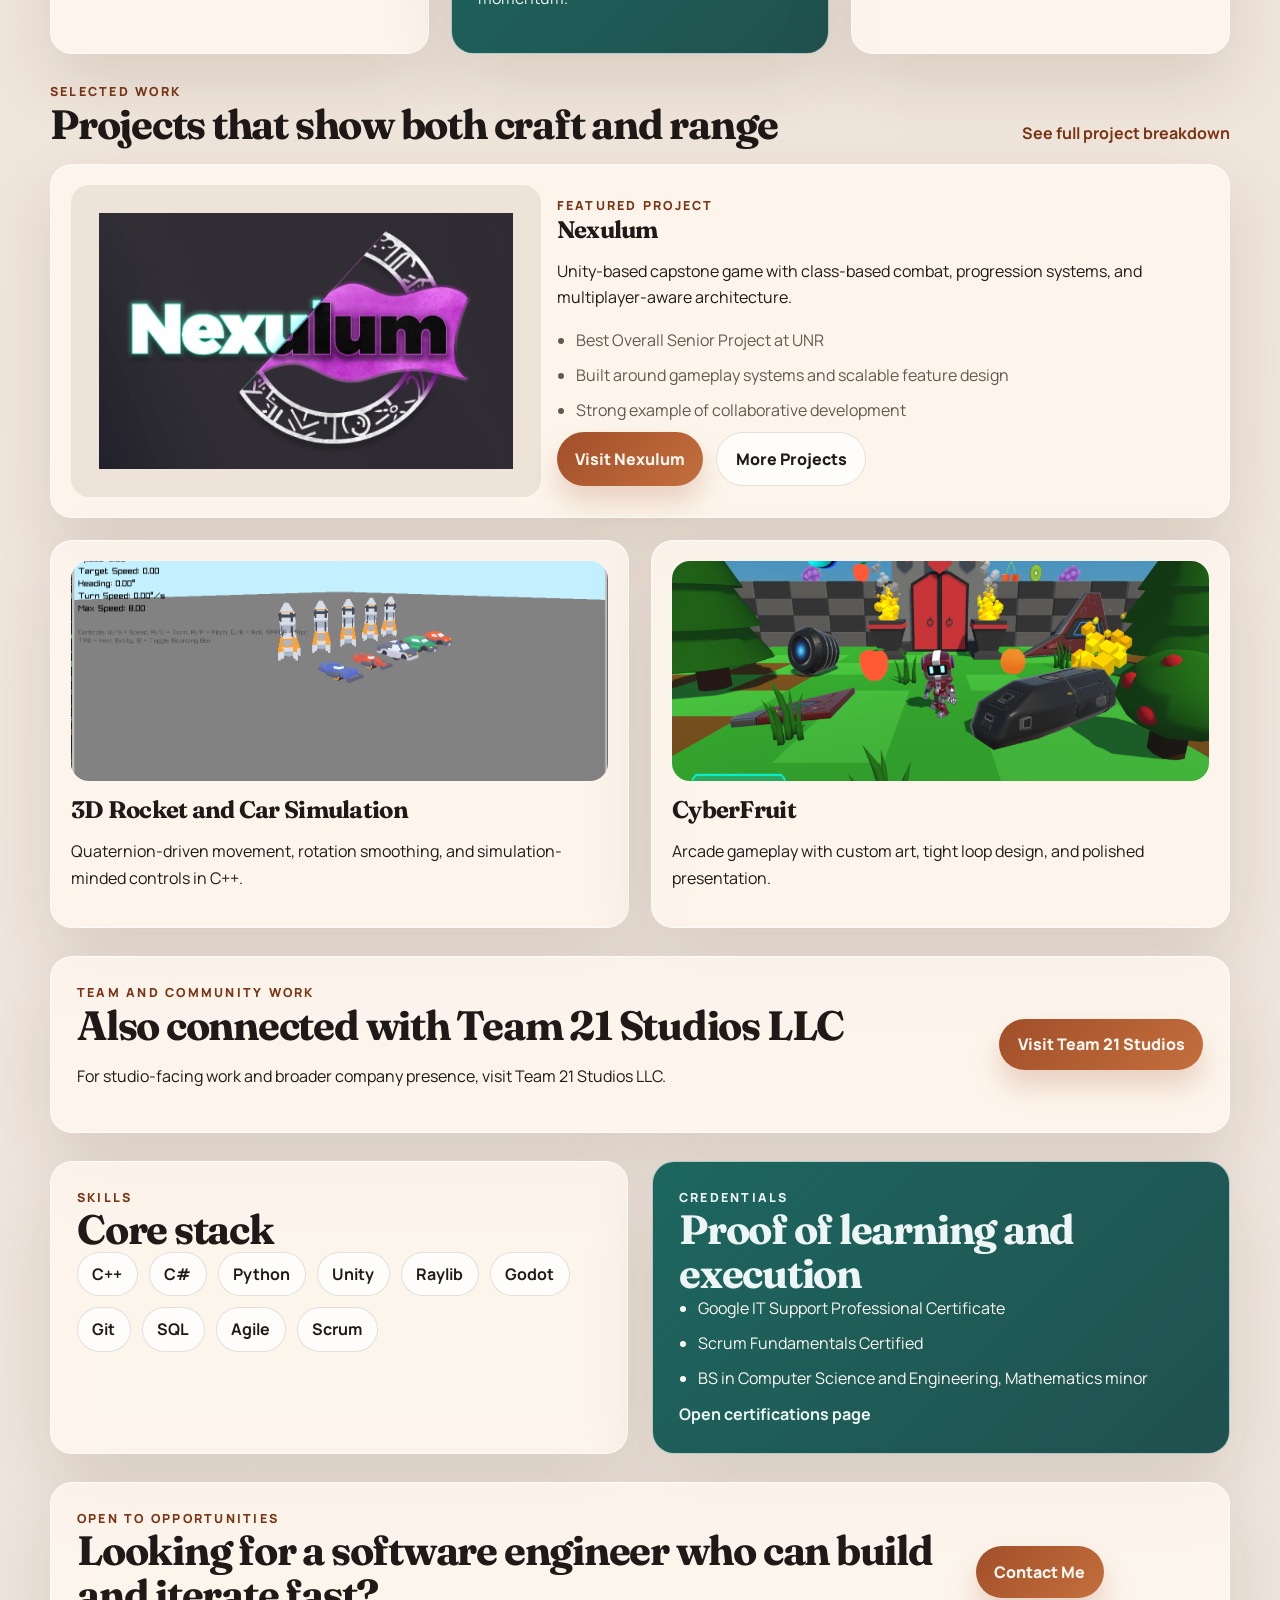
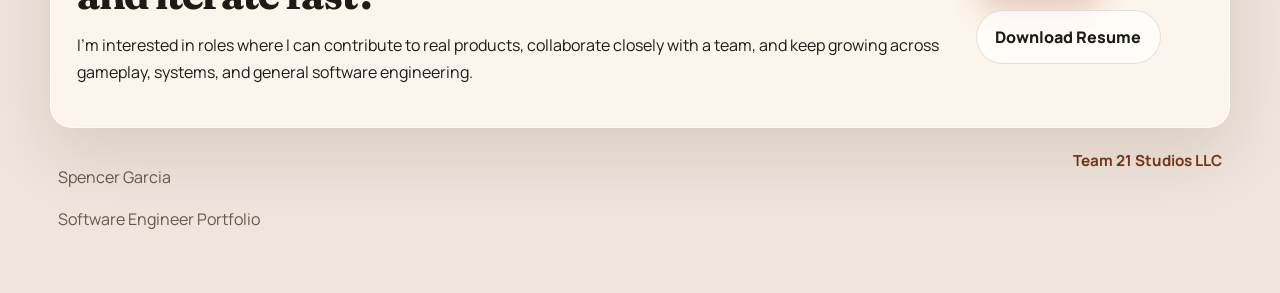
==== commit 51d81dff: "test" ====
--- a/index.html
+++ b/index.html
@@ -4,16 +4,16 @@
   <meta charset="UTF-8">
   <meta name="viewport" content="width=device-width, initial-scale=1">
   <title>Spencer Garcia | Software Engineer Portfolio</title>
-  <meta name="description" content="Spencer Garcia is a software engineer focused on gameplay systems, simulation, AI, and production-ready technical execution.">
+  <meta name="description" content="Spencer Garcia is a software engineer focused on gameplay systems, simulation, and production-ready technical execution.">
   <link rel="stylesheet" href="style.css">
   <meta property="og:type" content="website">
   <meta property="og:title" content="Spencer Garcia | Software Engineer Portfolio">
-  <meta property="og:description" content="Gameplay systems, simulation, AI, and polished technical execution.">
+  <meta property="og:description" content="Gameplay systems, simulation, and polished technical execution.">
   <meta property="og:image" content="images/self.jpeg">
   <meta property="og:url" content="https://spencer-garcia5683.github.io/">
   <meta name="twitter:card" content="summary_large_image">
   <meta name="twitter:title" content="Spencer Garcia | Software Engineer Portfolio">
-  <meta name="twitter:description" content="Gameplay systems, simulation, AI, and polished technical execution.">
+  <meta name="twitter:description" content="Gameplay systems, simulation, and polished technical execution.">
   <meta name="twitter:image" content="images/self.jpeg">
   <link rel="icon" href="images/self.jpeg">
 </head>
@@ -38,7 +38,7 @@
         <div class="hero-copy">
           <p class="eyebrow">Software engineer portfolio</p>
           <h1>Building polished interactive systems with engineering discipline.</h1>
-          <p class="lead">I’m Spencer Garcia, a computer science engineer focused on gameplay systems, simulation, AI, and shipping work that feels refined in both code and experience.</p>
+          <p class="lead">I’m Spencer Garcia, a computer science engineer focused on gameplay systems, simulation, and delivering work that is refined in both code and experience.</p>
           <div class="hero-ctas">
             <a class="btn btn-primary" href="projects.html">Explore Projects</a>
             <a class="btn btn-secondary" href="resume.html">View Resume</a>
@@ -53,7 +53,7 @@
           <img class="hero-photo" src="images/self.jpeg" alt="Spencer Garcia standing outside the William N. Pennington Engineering building">
           <div class="hero-card">
             <p class="hero-card-label">Current focus</p>
-            <p>Gameplay systems, simulation mechanics, AI-backed problem solving, and production-minded collaboration.</p>
+            <p>Gameplay systems, simulation mechanics, practical problem solving, and production-minded collaboration.</p>
           </div>
         </div>
       </section>
@@ -79,7 +79,7 @@
           <h2>What I bring to an engineering team</h2>
         </div>
         <div class="two-column-copy">
-          <p>I recently completed a BS in Computer Science and Engineering with a mathematics minor at the University of Nevada, Reno. My work lives at the intersection of technical depth and user-facing polish: gameplay architecture, simulation systems, AI problem solving, and reliable delivery.</p>
+          <p>I recently completed a BS in Computer Science and Engineering with a mathematics minor at the University of Nevada, Reno. My work lives at the intersection of technical depth and user-facing polish: gameplay architecture, simulation systems, problem solving, and reliable delivery.</p>
           <p>I gravitate toward roles where I can own real systems, communicate clearly with designers and teammates, and turn ambitious ideas into working, maintainable software.</p>
         </div>
       </section>
--- a/style.css
+++ b/style.css
@@ -9,7 +9,7 @@
   --line: rgba(53, 35, 20, 0.13);
   --accent: #a14f2a;
   --accent-deep: #7a3515;
-  --accent-soft: #f2d5bf;
+  --accent-soft: #a35d29;
   --teal: #1f6662;
   --teal-soft: #d8ece8;
   --shadow: 0 28px 70px rgba(52, 28, 10, 0.12);
@@ -119,7 +119,7 @@
   display: grid;
   place-items: center;
   border-radius: 14px;
-  background: linear-gradient(135deg, var(--accent) 0%, #d37d49 100%);
+  background: linear-gradient(135deg, #a14f2a 0%, #d37d49 100%);
   color: #fff7f0;
   font-weight: 800;
   letter-spacing: 0.08em;
@@ -213,6 +213,24 @@
   color: var(--muted);
 }
 
+/* Ensure lists are readable on dark/accent panels (apply to list items only) */
+.hero-card .hero-points li,
+.hero-card .detail-list li,
+.hero-card .contact-list li,
+.panel-contrast .hero-points li,
+.panel-contrast .detail-list li,
+.panel-contrast .contact-list li,
+.accent-card .hero-points li,
+.accent-card .detail-list li,
+.accent-card .contact-list li {
+  color: var(--surface-strong) !important;
+}
+
+/* Restore accent numbers in the stats band if they were overridden */
+.stats-band .stat-value {
+  color: var(--accent-deep) !important;
+}
+
 .hero-points li,
 .detail-list li {
   margin-bottom: 0.55rem;
@@ -275,7 +293,7 @@
 }
 
 .btn-primary {
-  background: linear-gradient(135deg, var(--accent) 0%, #c46f3d 100%);
+  background: linear-gradient(135deg, #a14f2a 0%, #c46f3d 100%);
   color: #fff7f0;
   box-shadow: 0 16px 28px rgba(161, 79, 42, 0.22);
 }
@@ -293,6 +311,32 @@
 }
 
 .text-link:hover {
+  text-decoration: underline;
+}
+
+/* Improve link contrast for contact panel and footer */
+.panel-contrast a,
+.contact-panel a {
+  color: #fff7f0;
+  font-weight: 700;
+}
+
+.site-footer {
+  display: flex;
+  justify-content: space-between;
+  gap: 1rem;
+  padding: 20px 8px 0;
+  color: var(--muted);
+  font-size: 0.95rem;
+}
+
+.site-footer a {
+  color: var(--accent-deep);
+  font-weight: 700;
+  text-decoration: none;
+}
+
+.site-footer a:hover {
   text-decoration: underline;
 }
 
@@ -549,6 +593,44 @@
 .contact-list li:last-child {
   border-bottom: none;
 }
+
+.contact-panel .contact-list,
+.contact-panel .contact-list li,
+.contact-panel .contact-list strong,
+.contact-panel .contact-list span {
+  color: #ffffff !important;
+}
+
+/* Ensure high-contrast, readable links inside the contact panel */
+.panel-contrast.contact-panel a,
+.contact-panel a {
+  color: #ffffff !important;
+  font-weight: 400 !important;
+  text-decoration: none;
+}
+
+.contact-panel a:hover,
+.panel-contrast.contact-panel a:hover {
+  text-decoration: underline;
+}
+
+/* Force all link states inside the contact panel to white for maximum contrast */
+.panel.panel-contrast.contact-panel a:link,
+.panel.panel-contrast.contact-panel a:visited,
+.panel.panel-contrast.contact-panel a:hover,
+.panel.panel-contrast.contact-panel a:active,
+.contact-panel a:link,
+.contact-panel a:visited,
+.contact-panel a:hover,
+.contact-panel a:active {
+  color: #ffffff !important;
+}
+
+/* Ensure contact list values are left-aligned in the second column */
+.contact-list li > span {
+  justify-self: start;
+}
+
 
 .site-footer {
   display: flex;
@@ -625,4 +707,13 @@
   .site-footer {
     flex-direction: column;
   }
+}
+
+/* Force-clear the stats band numbers if any other rule is dimming them */
+.stats-band article > .stat-value,
+.stats-band article .stat-value {
+  color: var(--accent-deep) !important;
+  opacity: 1 !important;
+  mix-blend-mode: normal !important;
+  font-weight: 800;
 }
